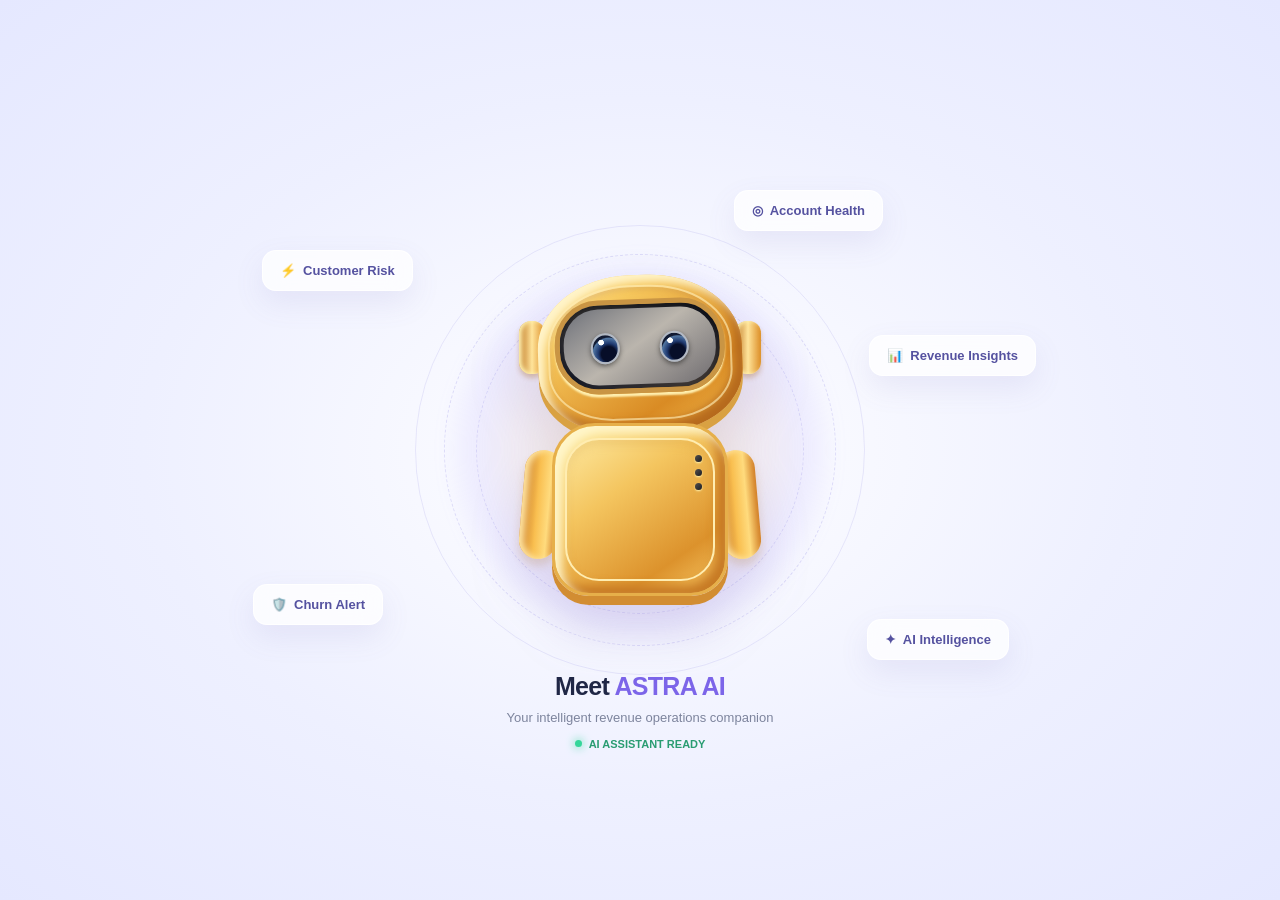
==== templates/ai_agent_3d.html @ 72ef0a53 "Add registration and login functionality with enhanced UI - Implemented registration page with form " ====
<!DOCTYPE html>
<html lang="en">
<head>
<meta charset="UTF-8">
<meta name="viewport" content="width=device-width, initial-scale=1.0">
<title>RevOps Astra — AI Robot</title>

<style>
* {
    box-sizing: border-box;
}

body {
    margin: 0;
    min-height: 100vh;
    display: grid;
    place-items: center;
    overflow: hidden;
    background:
        radial-gradient(ellipse at center, #ffffff 0%, #eef0ff 55%, #e5e8ff 100%);
    font-family: Inter, Arial, sans-serif;
    color: #202746;
}

.scene {
    width: min(900px, 100%);
    height: 650px;
    position: relative;
    display: grid;
    place-items: center;
    isolation: isolate;
}

.ambient {
    position: absolute;
    width: 390px;
    height: 390px;
    border-radius: 50%;
    background: radial-gradient(circle, #f9c66c50, #9d8bff20 60%, transparent 72%);
    filter: blur(8px);
    z-index: -2;
}

.robot-wrap {
    position: relative;
    width: 260px;
    height: 380px;
    animation: float 4s ease-in-out infinite;
    filter: drop-shadow(0 28px 24px #7c65b52c);
    z-index: 2;
}

.robot {
    position: absolute;
    inset: 0;
}

/* Head */
.head {
    position: absolute;
    top: 15px;
    left: 28px;
    width: 204px;
    height: 157px;
    border-radius: 46% 46% 39% 39%;
    background: linear-gradient(145deg, #ffe7a0 0%, #f6c75c 28%, #d98b24 72%, #f4bd51 100%);
    box-shadow:
        inset 7px 7px 8px #fff4c9,
        inset -8px -9px 10px #b66a1d,
        0 9px 0 #d9a142;
    transform: rotate(-2deg);
}

.head::before {
    content: "";
    position: absolute;
    inset: 10px 10px 12px;
    border-radius: 45% 45% 36% 36%;
    border: 2px solid #ffedb7a0;
    box-shadow: inset 0 3px 5px #a9672e35;
}

/* Face screen */
.face {
    position: absolute;
    left: 17px;
    top: 24px;
    width: 170px;
    height: 94px;
    border-radius: 44px;
    background: linear-gradient(155deg, #4e4b4a, #181c2a 50%, #4b4139);
    border: 5px solid #c99544;
    box-shadow:
        inset 0 5px 12px #0009,
        0 3px 2px #fff0b0;
    overflow: hidden;
}

.face::before {
    content: "";
    position: absolute;
    inset: 4px;
    border-radius: 35px;
    background: linear-gradient(145deg, #777b85, #d7d0c4 48%, #77757a);
    opacity: .85;
}

/* Eyes */
.eye {
    position: absolute;
    top: 28px;
    width: 29px;
    height: 31px;
    border-radius: 50%;
    background:
        radial-gradient(circle at 34% 27%, white 0 10%, transparent 12%),
        radial-gradient(circle at 63% 70%, #070e28 0 30%, #203a70 43%, #5277a3 64%, #111a32 69%);
    border: 2px solid #b2b9c4;
    box-shadow: 0 2px 5px #1118;
    z-index: 1;
    animation: blink 5s infinite;
}

.eye.left { left: 31px; }
.eye.right { right: 31px; }

/* Side headphones */
.ear {
    position: absolute;
    top: 61px;
    width: 26px;
    height: 53px;
    border-radius: 12px;
    background: linear-gradient(90deg, #bd711e, #ffe49a, #dc8d26);
    box-shadow: inset 3px 0 4px #fff5b4, 0 4px 5px #a8652b55;
}

.ear.left { left: 9px; }
.ear.right { right: 9px; }

/* Body */
.body {
    position: absolute;
    top: 163px;
    left: 42px;
    width: 176px;
    height: 173px;
    border-radius: 43px 43px 37px 37px;
    background: linear-gradient(145deg, #fff0ad, #f4c55f 38%, #dc922c 76%, #f8ca68);
    border: 3px solid #e6af4a;
    box-shadow:
        inset 7px 7px 10px #fff6ca,
        inset -8px -7px 10px #c77a24,
        0 9px 0 #d28d32;
}

.body-panel {
    position: absolute;
    inset: 12px 10px 12px;
    border-radius: 34px;
    border: 2px solid #ffedb1;
    box-shadow: inset 0 5px 10px #d2913338;
}

.body-light {
    position: absolute;
    top: 29px;
    right: 23px;
    display: grid;
    gap: 7px;
}

.body-light i {
    width: 7px;
    height: 7px;
    border-radius: 50%;
    background: linear-gradient(135deg, #56504b, #181c25);
    box-shadow: 0 1px 2px #fff3b0;
}

/* Arms */
.arm {
    position: absolute;
    top: 190px;
    width: 38px;
    height: 109px;
    border-radius: 22px;
    background: linear-gradient(90deg, #c87520, #f9bf50 40%, #ffdb7d 70%, #d17d25);
    box-shadow: inset 5px 0 6px #ffe6a2, 0 7px 9px #b57a2b33;
}

.arm.left {
    left: 12px;
    transform: rotate(5deg);
}

.arm.right {
    right: 12px;
    transform: rotate(-5deg);
}

/* Floating words */
.word {
    position: absolute;
    padding: 12px 17px;
    border: 1px solid #ffffffd9;
    border-radius: 14px;
    background: #ffffffbd;
    backdrop-filter: blur(12px);
    box-shadow: 0 12px 30px #6d69b21b;
    font-size: 13px;
    font-weight: 700;
    color: #5552a0;
    white-space: nowrap;
    animation: wordFloat 5s ease-in-out infinite;
}

.word span {
    margin-right: 7px;
}

.w1 { top: 125px; left: 8%; animation-delay: -.5s; }
.w2 { top: 210px; right: 6%; animation-delay: -2s; }
.w3 { bottom: 150px; left: 7%; animation-delay: -3s; }
.w4 { bottom: 115px; right: 9%; animation-delay: -1s; }
.w5 { top: 65px; right: 23%; animation-delay: -2.5s; }

.orbit {
    position: absolute;
    width: 450px;
    height: 450px;
    border: 1px solid #aaa7e83d;
    border-radius: 50%;
    z-index: -1;
}

.orbit::before,
.orbit::after {
    content: "";
    position: absolute;
    border: 1px dashed #9c97e84a;
    border-radius: 50%;
    inset: 28px;
}

.orbit::after {
    inset: 60px;
}

.caption {
    position: absolute;
    bottom: 24px;
    text-align: center;
}

.caption h2 {
    margin: 0;
    font-size: 25px;
    letter-spacing: -.7px;
}

.caption h2 span {
    color: #7c65e9;
}

.caption p {
    margin: 9px 0 0;
    color: #7d849d;
    font-size: 13px;
}

.online {
    display: inline-flex;
    align-items: center;
    gap: 7px;
    margin-top: 13px;
    color: #299c72;
    font-size: 11px;
    font-weight: 700;
}

.online i {
    width: 7px;
    height: 7px;
    border-radius: 50%;
    background: #35d69a;
    box-shadow: 0 0 10px #35d69a;
}

@keyframes float {
    0%, 100% { transform: translateY(0) rotate(-1deg); }
    50% { transform: translateY(-16px) rotate(1deg); }
}

@keyframes wordFloat {
    0%, 100% { transform: translateY(0); }
    50% { transform: translateY(-11px); }
}

@keyframes blink {
    0%, 44%, 48%, 100% { transform: scaleY(1); }
    46% { transform: scaleY(.12); }
}

@media (max-width: 600px) {
    .scene { height: 620px; transform: scale(.82); }
    .w1 { left: 1%; }
    .w2 { right: 0; }
    .w3 { left: 0; }
    .w4 { right: 0; }
    .w5 { right: 5%; }
}
</style>
</head>

<body>
<div class="scene">
    <div class="ambient"></div>
    <div class="orbit"></div>

    <div class="word w1"><span>⚡</span>Customer Risk</div>
    <div class="word w2"><span>📊</span>Revenue Insights</div>
    <div class="word w3"><span>🛡️</span>Churn Alert</div>
    <div class="word w4"><span>✦</span>AI Intelligence</div>
    <div class="word w5"><span>◎</span>Account Health</div>

    <div class="robot-wrap">
        <div class="robot">
            <div class="ear left"></div>
            <div class="ear right"></div>

            <div class="head">
                <div class="face">
                    <div class="eye left"></div>
                    <div class="eye right"></div>
                </div>
            </div>

            <div class="arm left"></div>
            <div class="arm right"></div>

            <div class="body">
                <div class="body-panel"></div>
                <div class="body-light">
                    <i></i><i></i><i></i>
                </div>
            </div>
        </div>
    </div>

    <div class="caption">
        <h2>Meet <span>ASTRA AI</span></h2>
        <p>Your intelligent revenue operations companion</p>
        <div class="online"><i></i> AI ASSISTANT READY</div>
    </div>
</div>
</body>
</html>
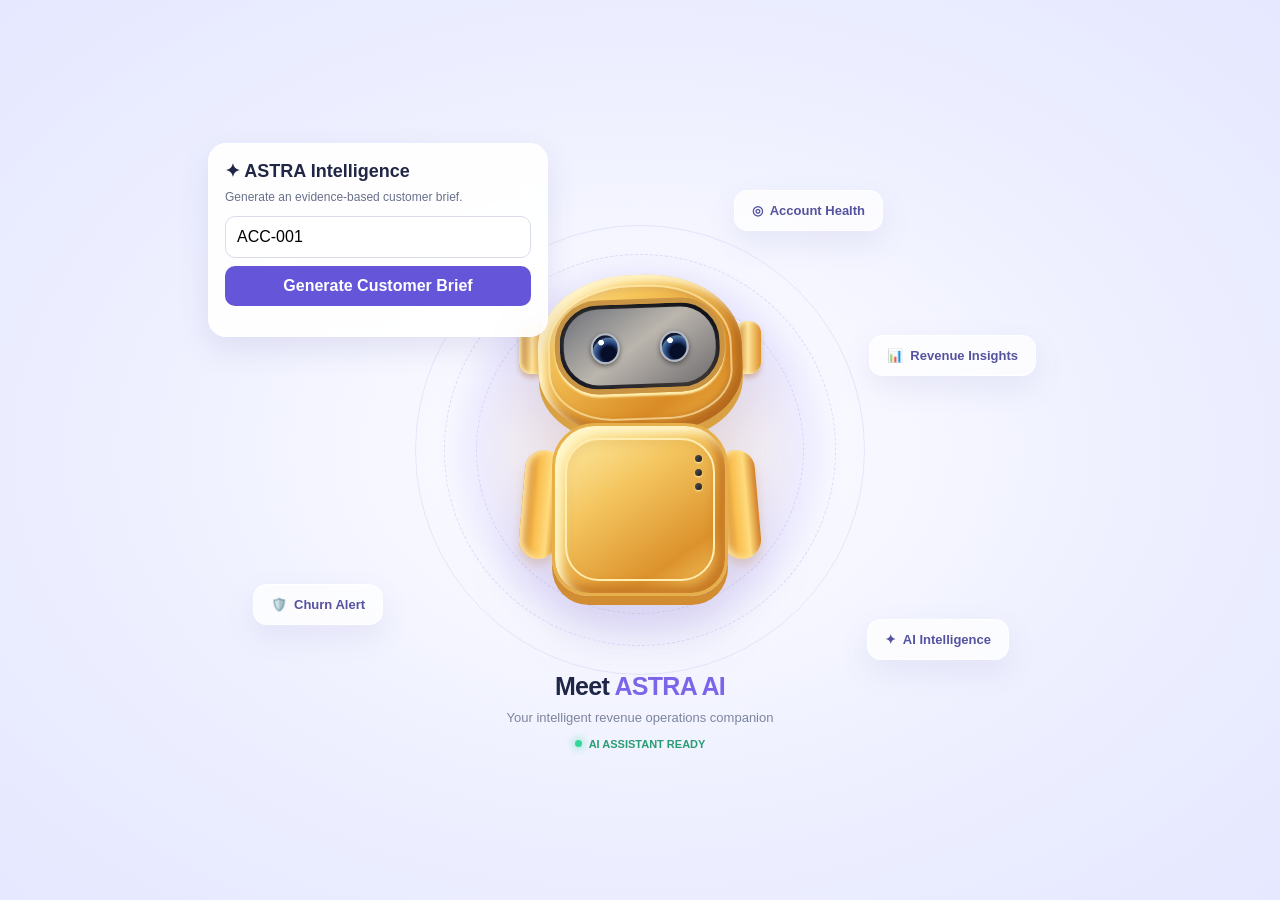
==== commit 4c0527ab: "ai_agent" ====
--- a/templates/ai_agent_3d.html
+++ b/templates/ai_agent_3d.html
@@ -1,359 +1,632 @@
-
 <!DOCTYPE html>
 <html lang="en">
+
 <head>
-<meta charset="UTF-8">
-<meta name="viewport" content="width=device-width, initial-scale=1.0">
-<title>RevOps Astra — AI Robot</title>
-
-<style>
-* {
-    box-sizing: border-box;
-}
-
-body {
-    margin: 0;
-    min-height: 100vh;
-    display: grid;
-    place-items: center;
-    overflow: hidden;
-    background:
-        radial-gradient(ellipse at center, #ffffff 0%, #eef0ff 55%, #e5e8ff 100%);
-    font-family: Inter, Arial, sans-serif;
-    color: #202746;
-}
-
-.scene {
-    width: min(900px, 100%);
-    height: 650px;
-    position: relative;
-    display: grid;
-    place-items: center;
-    isolation: isolate;
-}
-
-.ambient {
-    position: absolute;
-    width: 390px;
-    height: 390px;
-    border-radius: 50%;
-    background: radial-gradient(circle, #f9c66c50, #9d8bff20 60%, transparent 72%);
-    filter: blur(8px);
-    z-index: -2;
-}
-
-.robot-wrap {
-    position: relative;
-    width: 260px;
-    height: 380px;
-    animation: float 4s ease-in-out infinite;
-    filter: drop-shadow(0 28px 24px #7c65b52c);
-    z-index: 2;
-}
-
-.robot {
-    position: absolute;
-    inset: 0;
-}
-
-/* Head */
-.head {
-    position: absolute;
-    top: 15px;
-    left: 28px;
-    width: 204px;
-    height: 157px;
-    border-radius: 46% 46% 39% 39%;
-    background: linear-gradient(145deg, #ffe7a0 0%, #f6c75c 28%, #d98b24 72%, #f4bd51 100%);
-    box-shadow:
-        inset 7px 7px 8px #fff4c9,
-        inset -8px -9px 10px #b66a1d,
-        0 9px 0 #d9a142;
-    transform: rotate(-2deg);
-}
-
-.head::before {
-    content: "";
-    position: absolute;
-    inset: 10px 10px 12px;
-    border-radius: 45% 45% 36% 36%;
-    border: 2px solid #ffedb7a0;
-    box-shadow: inset 0 3px 5px #a9672e35;
-}
-
-/* Face screen */
-.face {
-    position: absolute;
-    left: 17px;
-    top: 24px;
-    width: 170px;
-    height: 94px;
-    border-radius: 44px;
-    background: linear-gradient(155deg, #4e4b4a, #181c2a 50%, #4b4139);
-    border: 5px solid #c99544;
-    box-shadow:
-        inset 0 5px 12px #0009,
-        0 3px 2px #fff0b0;
-    overflow: hidden;
-}
-
-.face::before {
-    content: "";
-    position: absolute;
-    inset: 4px;
-    border-radius: 35px;
-    background: linear-gradient(145deg, #777b85, #d7d0c4 48%, #77757a);
-    opacity: .85;
-}
-
-/* Eyes */
-.eye {
-    position: absolute;
-    top: 28px;
-    width: 29px;
-    height: 31px;
-    border-radius: 50%;
-    background:
-        radial-gradient(circle at 34% 27%, white 0 10%, transparent 12%),
-        radial-gradient(circle at 63% 70%, #070e28 0 30%, #203a70 43%, #5277a3 64%, #111a32 69%);
-    border: 2px solid #b2b9c4;
-    box-shadow: 0 2px 5px #1118;
-    z-index: 1;
-    animation: blink 5s infinite;
-}
-
-.eye.left { left: 31px; }
-.eye.right { right: 31px; }
-
-/* Side headphones */
-.ear {
-    position: absolute;
-    top: 61px;
-    width: 26px;
-    height: 53px;
-    border-radius: 12px;
-    background: linear-gradient(90deg, #bd711e, #ffe49a, #dc8d26);
-    box-shadow: inset 3px 0 4px #fff5b4, 0 4px 5px #a8652b55;
-}
-
-.ear.left { left: 9px; }
-.ear.right { right: 9px; }
-
-/* Body */
-.body {
-    position: absolute;
-    top: 163px;
-    left: 42px;
-    width: 176px;
-    height: 173px;
-    border-radius: 43px 43px 37px 37px;
-    background: linear-gradient(145deg, #fff0ad, #f4c55f 38%, #dc922c 76%, #f8ca68);
-    border: 3px solid #e6af4a;
-    box-shadow:
-        inset 7px 7px 10px #fff6ca,
-        inset -8px -7px 10px #c77a24,
-        0 9px 0 #d28d32;
-}
-
-.body-panel {
-    position: absolute;
-    inset: 12px 10px 12px;
-    border-radius: 34px;
-    border: 2px solid #ffedb1;
-    box-shadow: inset 0 5px 10px #d2913338;
-}
-
-.body-light {
-    position: absolute;
-    top: 29px;
-    right: 23px;
-    display: grid;
-    gap: 7px;
-}
-
-.body-light i {
-    width: 7px;
-    height: 7px;
-    border-radius: 50%;
-    background: linear-gradient(135deg, #56504b, #181c25);
-    box-shadow: 0 1px 2px #fff3b0;
-}
-
-/* Arms */
-.arm {
-    position: absolute;
-    top: 190px;
-    width: 38px;
-    height: 109px;
-    border-radius: 22px;
-    background: linear-gradient(90deg, #c87520, #f9bf50 40%, #ffdb7d 70%, #d17d25);
-    box-shadow: inset 5px 0 6px #ffe6a2, 0 7px 9px #b57a2b33;
-}
-
-.arm.left {
-    left: 12px;
-    transform: rotate(5deg);
-}
-
-.arm.right {
-    right: 12px;
-    transform: rotate(-5deg);
-}
-
-/* Floating words */
-.word {
-    position: absolute;
-    padding: 12px 17px;
-    border: 1px solid #ffffffd9;
-    border-radius: 14px;
-    background: #ffffffbd;
-    backdrop-filter: blur(12px);
-    box-shadow: 0 12px 30px #6d69b21b;
-    font-size: 13px;
-    font-weight: 700;
-    color: #5552a0;
-    white-space: nowrap;
-    animation: wordFloat 5s ease-in-out infinite;
-}
-
-.word span {
-    margin-right: 7px;
-}
-
-.w1 { top: 125px; left: 8%; animation-delay: -.5s; }
-.w2 { top: 210px; right: 6%; animation-delay: -2s; }
-.w3 { bottom: 150px; left: 7%; animation-delay: -3s; }
-.w4 { bottom: 115px; right: 9%; animation-delay: -1s; }
-.w5 { top: 65px; right: 23%; animation-delay: -2.5s; }
-
-.orbit {
-    position: absolute;
-    width: 450px;
-    height: 450px;
-    border: 1px solid #aaa7e83d;
-    border-radius: 50%;
-    z-index: -1;
-}
-
-.orbit::before,
-.orbit::after {
-    content: "";
-    position: absolute;
-    border: 1px dashed #9c97e84a;
-    border-radius: 50%;
-    inset: 28px;
-}
-
-.orbit::after {
-    inset: 60px;
-}
-
-.caption {
-    position: absolute;
-    bottom: 24px;
-    text-align: center;
-}
-
-.caption h2 {
-    margin: 0;
-    font-size: 25px;
-    letter-spacing: -.7px;
-}
-
-.caption h2 span {
-    color: #7c65e9;
-}
-
-.caption p {
-    margin: 9px 0 0;
-    color: #7d849d;
-    font-size: 13px;
-}
-
-.online {
-    display: inline-flex;
-    align-items: center;
-    gap: 7px;
-    margin-top: 13px;
-    color: #299c72;
-    font-size: 11px;
-    font-weight: 700;
-}
-
-.online i {
-    width: 7px;
-    height: 7px;
-    border-radius: 50%;
-    background: #35d69a;
-    box-shadow: 0 0 10px #35d69a;
-}
-
-@keyframes float {
-    0%, 100% { transform: translateY(0) rotate(-1deg); }
-    50% { transform: translateY(-16px) rotate(1deg); }
-}
-
-@keyframes wordFloat {
-    0%, 100% { transform: translateY(0); }
-    50% { transform: translateY(-11px); }
-}
-
-@keyframes blink {
-    0%, 44%, 48%, 100% { transform: scaleY(1); }
-    46% { transform: scaleY(.12); }
-}
-
-@media (max-width: 600px) {
-    .scene { height: 620px; transform: scale(.82); }
-    .w1 { left: 1%; }
-    .w2 { right: 0; }
-    .w3 { left: 0; }
-    .w4 { right: 0; }
-    .w5 { right: 5%; }
-}
-</style>
+    <meta charset="UTF-8">
+    <meta name="viewport" content="width=device-width, initial-scale=1.0">
+    <title>RevOps Astra — AI Robot</title>
+
+    <style>
+        * {
+            box-sizing: border-box;
+        }
+
+        body {
+            margin: 0;
+            min-height: 100vh;
+            display: grid;
+            place-items: center;
+            overflow: hidden;
+            background:
+                radial-gradient(ellipse at center, #ffffff 0%, #eef0ff 55%, #e5e8ff 100%);
+            font-family: Inter, Arial, sans-serif;
+            color: #202746;
+        }
+
+        .scene {
+            width: min(900px, 100%);
+            height: 650px;
+            position: relative;
+            display: grid;
+            place-items: center;
+            isolation: isolate;
+        }
+
+        .ambient {
+            position: absolute;
+            width: 390px;
+            height: 390px;
+            border-radius: 50%;
+            background: radial-gradient(circle, #f9c66c50, #9d8bff20 60%, transparent 72%);
+            filter: blur(8px);
+            z-index: -2;
+        }
+
+        .robot-wrap {
+            position: relative;
+            width: 260px;
+            height: 380px;
+            animation: float 4s ease-in-out infinite;
+            filter: drop-shadow(0 28px 24px #7c65b52c);
+            z-index: 2;
+        }
+
+        .robot {
+            position: absolute;
+            inset: 0;
+        }
+
+        /* Head */
+        .head {
+            position: absolute;
+            top: 15px;
+            left: 28px;
+            width: 204px;
+            height: 157px;
+            border-radius: 46% 46% 39% 39%;
+            background: linear-gradient(145deg, #ffe7a0 0%, #f6c75c 28%, #d98b24 72%, #f4bd51 100%);
+            box-shadow:
+                inset 7px 7px 8px #fff4c9,
+                inset -8px -9px 10px #b66a1d,
+                0 9px 0 #d9a142;
+            transform: rotate(-2deg);
+        }
+
+        .head::before {
+            content: "";
+            position: absolute;
+            inset: 10px 10px 12px;
+            border-radius: 45% 45% 36% 36%;
+            border: 2px solid #ffedb7a0;
+            box-shadow: inset 0 3px 5px #a9672e35;
+        }
+
+        /* Face screen */
+        .face {
+            position: absolute;
+            left: 17px;
+            top: 24px;
+            width: 170px;
+            height: 94px;
+            border-radius: 44px;
+            background: linear-gradient(155deg, #4e4b4a, #181c2a 50%, #4b4139);
+            border: 5px solid #c99544;
+            box-shadow:
+                inset 0 5px 12px #0009,
+                0 3px 2px #fff0b0;
+            overflow: hidden;
+        }
+
+        .face::before {
+            content: "";
+            position: absolute;
+            inset: 4px;
+            border-radius: 35px;
+            background: linear-gradient(145deg, #777b85, #d7d0c4 48%, #77757a);
+            opacity: .85;
+        }
+
+        /* Eyes */
+        .eye {
+            position: absolute;
+            top: 28px;
+            width: 29px;
+            height: 31px;
+            border-radius: 50%;
+            background:
+                radial-gradient(circle at 34% 27%, white 0 10%, transparent 12%),
+                radial-gradient(circle at 63% 70%, #070e28 0 30%, #203a70 43%, #5277a3 64%, #111a32 69%);
+            border: 2px solid #b2b9c4;
+            box-shadow: 0 2px 5px #1118;
+            z-index: 1;
+            animation: blink 5s infinite;
+        }
+
+        .eye.left {
+            left: 31px;
+        }
+
+        .eye.right {
+            right: 31px;
+        }
+
+        /* Side headphones */
+        .ear {
+            position: absolute;
+            top: 61px;
+            width: 26px;
+            height: 53px;
+            border-radius: 12px;
+            background: linear-gradient(90deg, #bd711e, #ffe49a, #dc8d26);
+            box-shadow: inset 3px 0 4px #fff5b4, 0 4px 5px #a8652b55;
+        }
+
+        .ear.left {
+            left: 9px;
+        }
+
+        .ear.right {
+            right: 9px;
+        }
+
+        /* Body */
+        .body {
+            position: absolute;
+            top: 163px;
+            left: 42px;
+            width: 176px;
+            height: 173px;
+            border-radius: 43px 43px 37px 37px;
+            background: linear-gradient(145deg, #fff0ad, #f4c55f 38%, #dc922c 76%, #f8ca68);
+            border: 3px solid #e6af4a;
+            box-shadow:
+                inset 7px 7px 10px #fff6ca,
+                inset -8px -7px 10px #c77a24,
+                0 9px 0 #d28d32;
+        }
+
+        .body-panel {
+            position: absolute;
+            inset: 12px 10px 12px;
+            border-radius: 34px;
+            border: 2px solid #ffedb1;
+            box-shadow: inset 0 5px 10px #d2913338;
+        }
+
+        .body-light {
+            position: absolute;
+            top: 29px;
+            right: 23px;
+            display: grid;
+            gap: 7px;
+        }
+
+        .body-light i {
+            width: 7px;
+            height: 7px;
+            border-radius: 50%;
+            background: linear-gradient(135deg, #56504b, #181c25);
+            box-shadow: 0 1px 2px #fff3b0;
+        }
+
+        /* Arms */
+        .arm {
+            position: absolute;
+            top: 190px;
+            width: 38px;
+            height: 109px;
+            border-radius: 22px;
+            background: linear-gradient(90deg, #c87520, #f9bf50 40%, #ffdb7d 70%, #d17d25);
+            box-shadow: inset 5px 0 6px #ffe6a2, 0 7px 9px #b57a2b33;
+        }
+
+        .arm.left {
+            left: 12px;
+            transform: rotate(5deg);
+        }
+
+        .arm.right {
+            right: 12px;
+            transform: rotate(-5deg);
+        }
+
+        /* Floating words */
+        .word {
+            position: absolute;
+            padding: 12px 17px;
+            border: 1px solid #ffffffd9;
+            border-radius: 14px;
+            background: #ffffffbd;
+            backdrop-filter: blur(12px);
+            box-shadow: 0 12px 30px #6d69b21b;
+            font-size: 13px;
+            font-weight: 700;
+            color: #5552a0;
+            white-space: nowrap;
+            animation: wordFloat 5s ease-in-out infinite;
+        }
+
+        .word span {
+            margin-right: 7px;
+        }
+
+        .w1 {
+            top: 125px;
+            left: 8%;
+            animation-delay: -.5s;
+        }
+
+        .w2 {
+            top: 210px;
+            right: 6%;
+            animation-delay: -2s;
+        }
+
+        .w3 {
+            bottom: 150px;
+            left: 7%;
+            animation-delay: -3s;
+        }
+
+        .w4 {
+            bottom: 115px;
+            right: 9%;
+            animation-delay: -1s;
+        }
+
+        .w5 {
+            top: 65px;
+            right: 23%;
+            animation-delay: -2.5s;
+        }
+
+        .orbit {
+            position: absolute;
+            width: 450px;
+            height: 450px;
+            border: 1px solid #aaa7e83d;
+            border-radius: 50%;
+            z-index: -1;
+        }
+
+        .orbit::before,
+        .orbit::after {
+            content: "";
+            position: absolute;
+            border: 1px dashed #9c97e84a;
+            border-radius: 50%;
+            inset: 28px;
+        }
+
+        .orbit::after {
+            inset: 60px;
+        }
+
+        .caption {
+            position: absolute;
+            bottom: 24px;
+            text-align: center;
+        }
+
+        .caption h2 {
+            margin: 0;
+            font-size: 25px;
+            letter-spacing: -.7px;
+        }
+
+        .caption h2 span {
+            color: #7c65e9;
+        }
+
+        .caption p {
+            margin: 9px 0 0;
+            color: #7d849d;
+            font-size: 13px;
+        }
+
+        .online {
+            display: inline-flex;
+            align-items: center;
+            gap: 7px;
+            margin-top: 13px;
+            color: #299c72;
+            font-size: 11px;
+            font-weight: 700;
+        }
+
+        .online i {
+            width: 7px;
+            height: 7px;
+            border-radius: 50%;
+            background: #35d69a;
+            box-shadow: 0 0 10px #35d69a;
+        }
+
+        @keyframes float {
+
+            0%,
+            100% {
+                transform: translateY(0) rotate(-1deg);
+            }
+
+            50% {
+                transform: translateY(-16px) rotate(1deg);
+            }
+        }
+
+        @keyframes wordFloat {
+
+            0%,
+            100% {
+                transform: translateY(0);
+            }
+
+            50% {
+                transform: translateY(-11px);
+            }
+        }
+
+        @keyframes blink {
+
+            0%,
+            44%,
+            48%,
+            100% {
+                transform: scaleY(1);
+            }
+
+            46% {
+                transform: scaleY(.12);
+            }
+        }
+
+        @media (max-width: 600px) {
+            .scene {
+                height: 620px;
+                transform: scale(.82);
+            }
+
+            .w1 {
+                left: 1%;
+            }
+
+            .w2 {
+                right: 0;
+            }
+
+            .w3 {
+                left: 0;
+            }
+
+            .w4 {
+                right: 0;
+            }
+
+            .w5 {
+                right: 5%;
+            }
+        }
+
+        /* ASTRA AI brief interface */
+        .agent-panel {
+            position: absolute;
+            top: 18px;
+            left: 18px;
+            z-index: 5;
+            width: min(340px, 43%);
+            max-height: calc(100% - 36px);
+            overflow-y: auto;
+            padding: 16px;
+            border: 1px solid #ffffff;
+            border-radius: 18px;
+            background: rgba(255, 255, 255, 0.92);
+            box-shadow: 0 12px 30px #5552a020;
+            backdrop-filter: blur(12px);
+        }
+
+        .agent-panel h3 {
+            margin: 0 0 8px;
+            font-size: 18px;
+        }
+
+        .agent-panel p {
+            margin: 0 0 12px;
+            color: #68708a;
+            font-size: 12px;
+        }
+
+        .agent-panel input,
+        .agent-panel button {
+            width: 100%;
+            padding: 11px;
+            border-radius: 10px;
+            font: inherit;
+        }
+
+        .agent-panel input {
+            margin-bottom: 8px;
+            border: 1px solid #d9dced;
+        }
+
+        .agent-panel button {
+            border: 0;
+            background: #6555d9;
+            color: white;
+            font-weight: 700;
+            cursor: pointer;
+        }
+
+        .agent-panel button:disabled {
+            opacity: .6;
+            cursor: wait;
+        }
+
+        .agent-result {
+            margin-top: 14px;
+            font-size: 13px;
+            line-height: 1.5;
+            overflow-wrap: anywhere;
+        }
+
+        .agent-result h4 {
+            margin: 12px 0 4px;
+            color: #33316f;
+        }
+
+        .agent-result pre {
+            white-space: pre-wrap;
+            overflow-wrap: anywhere;
+            font: inherit;
+        }
+
+        @media (max-width: 650px) {
+            .agent-panel {
+                top: 12px;
+                left: 12px;
+                width: calc(100% - 24px);
+                max-height: 42%;
+            }
+        }
+    </style>
 </head>
 
 <body>
-<div class="scene">
-    <div class="ambient"></div>
-    <div class="orbit"></div>
-
-    <div class="word w1"><span>⚡</span>Customer Risk</div>
-    <div class="word w2"><span>📊</span>Revenue Insights</div>
-    <div class="word w3"><span>🛡️</span>Churn Alert</div>
-    <div class="word w4"><span>✦</span>AI Intelligence</div>
-    <div class="word w5"><span>◎</span>Account Health</div>
-
-    <div class="robot-wrap">
-        <div class="robot">
-            <div class="ear left"></div>
-            <div class="ear right"></div>
-
-            <div class="head">
-                <div class="face">
-                    <div class="eye left"></div>
-                    <div class="eye right"></div>
+    <div class="scene">
+
+        <section class="agent-panel">
+            <h3>✦ ASTRA Intelligence</h3>
+            <p>Generate an evidence-based customer brief.</p>
+
+            <form id="briefForm">
+                <input id="accountId" name="account_id" type="text" value="ACC-001" maxlength="64"
+                    placeholder="Enter account ID" required>
+                <button id="generateBrief" type="submit">
+                    Generate Customer Brief
+                </button>
+            </form>
+
+            <div id="briefStatus" role="status" aria-live="polite"></div>
+            <div id="briefResult" class="agent-result"></div>
+        </section>
+
+        <div class="ambient"></div>
+        <div class="orbit"></div>
+
+        <div class="word w1"><span>⚡</span>Customer Risk</div>
+        <div class="word w2"><span>📊</span>Revenue Insights</div>
+        <div class="word w3"><span>🛡️</span>Churn Alert</div>
+        <div class="word w4"><span>✦</span>AI Intelligence</div>
+        <div class="word w5"><span>◎</span>Account Health</div>
+
+        <div class="robot-wrap">
+            <div class="robot">
+                <div class="ear left"></div>
+                <div class="ear right"></div>
+
+                <div class="head">
+                    <div class="face">
+                        <div class="eye left"></div>
+                        <div class="eye right"></div>
+                    </div>
                 </div>
-            </div>
-
-            <div class="arm left"></div>
-            <div class="arm right"></div>
-
-            <div class="body">
-                <div class="body-panel"></div>
-                <div class="body-light">
-                    <i></i><i></i><i></i>
+
+                <div class="arm left"></div>
+                <div class="arm right"></div>
+
+                <div class="body">
+                    <div class="body-panel"></div>
+                    <div class="body-light">
+                        <i></i><i></i><i></i>
+                    </div>
                 </div>
             </div>
         </div>
+
+        <div class="caption">
+            <h2>Meet <span>ASTRA AI</span></h2>
+            <p>Your intelligent revenue operations companion</p>
+            <div class="online"><i></i> AI ASSISTANT READY</div>
+        </div>
     </div>
 
-    <div class="caption">
-        <h2>Meet <span>ASTRA AI</span></h2>
-        <p>Your intelligent revenue operations companion</p>
-        <div class="online"><i></i> AI ASSISTANT READY</div>
-    </div>
-</div>
+<script>
+(() => {
+    const form = document.getElementById("briefForm");
+    const accountInput = document.getElementById("accountId");
+    const button = document.getElementById("generateBrief");
+    const status = document.getElementById("briefStatus");
+    const result = document.getElementById("briefResult");
+
+    if (!form || !accountInput || !button || !status || !result) return;
+
+    function addText(parent, tag, text) {
+        const element = document.createElement(tag);
+        element.textContent = text == null ? "" : String(text);
+        parent.appendChild(element);
+        return element;
+    }
+
+    function renderBrief(brief) {
+        result.replaceChildren();
+
+        const customer = brief.customer || {};
+        const draft = brief.draft || {};
+
+        addText(result, "h4", customer.company_name || brief.account_id);
+        addText(
+            result,
+            "p",
+            `Risk: ${customer.risk_level || "Unknown"} · Index: ${customer.risk_index ?? "N/A"}`
+        );
+
+        addText(result, "h4", "Issue Summary");
+        addText(result, "p", draft.issue_summary || "No summary returned.");
+
+        addText(result, "h4", "Recommended Next Action");
+        addText(result, "p", draft.recommended_next_action || "No action returned.");
+
+        addText(result, "h4", "Evidence Used");
+        const evidence = Array.isArray(draft.evidence_used)
+            ? draft.evidence_used
+            : [];
+
+        addText(
+            result,
+            "p",
+            evidence.length ? evidence.join(", ") : "No source IDs returned."
+        );
+
+        addText(result, "h4", "Email Draft");
+        addText(result, "p", `Subject: ${draft.email_subject || ""}`);
+        const email = addText(result, "pre", draft.email_body || "");
+        email.style.margin = "0";
+
+        addText(
+            result,
+            "p",
+            "Draft only — no email sent and no CRM changes made."
+        );
+    }
+
+    form.addEventListener("submit", async (event) => {
+        event.preventDefault();
+
+        const accountId = accountInput.value.trim();
+        if (!accountId) return;
+
+        button.disabled = true;
+        status.textContent = "Generating brief… this may take a few minutes.";
+        result.replaceChildren();
+
+        try {
+            const response = await fetch("/api/ai-agent/brief", {
+                method: "POST",
+                headers: {
+                    "Content-Type": "application/json",
+                    "Accept": "application/json"
+                },
+                credentials: "same-origin",
+                body: JSON.stringify({ account_id: accountId })
+            });
+
+            const data = await response.json().catch(() => ({}));
+
+            if (!response.ok || !data.success) {
+                throw new Error(data.error || `Request failed (${response.status}).`);
+            }
+
+            renderBrief(data.brief || {});
+            status.textContent = "Brief generated successfully.";
+        } catch (error) {
+            status.textContent = error.message || "Could not generate the brief.";
+        } finally {
+            button.disabled = false;
+        }
+    });
+})();
+</script>
+
+
 </body>
-</html>
+
+</html>
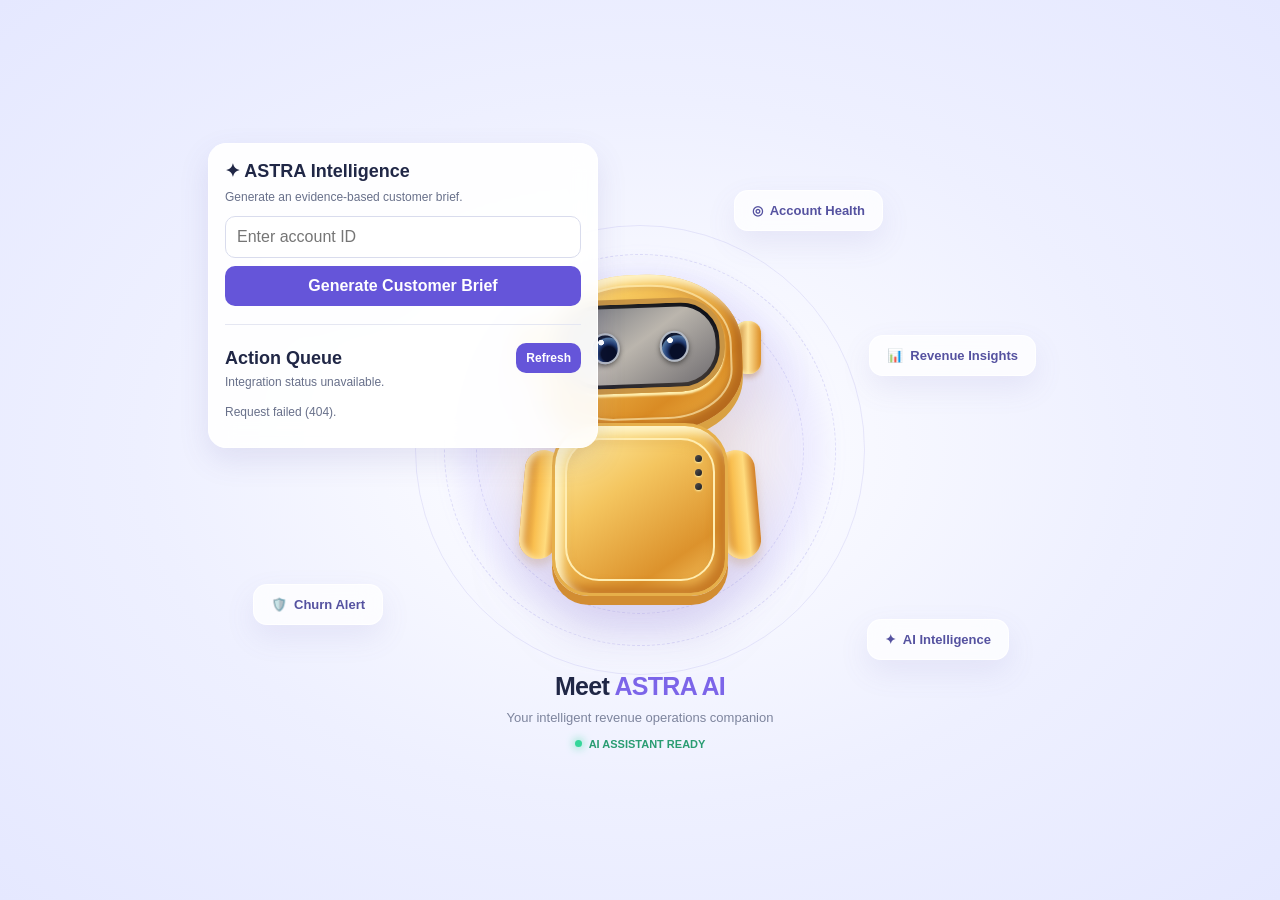
==== commit d09f96c5: "Implement approval action workflow with MySQL storage and API endpoints - Added new tables for appro" ====
--- a/templates/ai_agent_3d.html
+++ b/templates/ai_agent_3d.html
@@ -4,6 +4,7 @@
 <head>
     <meta charset="UTF-8">
     <meta name="viewport" content="width=device-width, initial-scale=1.0">
+    <meta name="csrf-token" content="{{ csrf_token }}">
     <title>RevOps Astra — AI Robot</title>
 
     <style>
@@ -393,7 +394,7 @@
             top: 18px;
             left: 18px;
             z-index: 5;
-            width: min(340px, 43%);
+            width: min(390px, 46%);
             max-height: calc(100% - 36px);
             overflow-y: auto;
             padding: 16px;
@@ -459,12 +460,159 @@
             font: inherit;
         }
 
+        .queue-divider {
+            border: 0;
+            border-top: 1px solid #e5e7f2;
+            margin: 18px 0;
+        }
+
+        .queue-heading {
+            display: flex;
+            align-items: center;
+            justify-content: space-between;
+            gap: 10px;
+        }
+
+        .queue-heading h3 {
+            margin: 0;
+        }
+
+        .queue-heading button,
+        .action-controls button,
+        .proposal-button {
+            width: auto;
+            padding: 8px 10px;
+            font-size: 12px;
+        }
+
+        .integration-note,
+        .queue-message,
+        .empty-queue {
+            margin: 10px 0;
+            color: #68708a;
+            font-size: 12px;
+            line-height: 1.5;
+        }
+
+        .queue-list {
+            display: grid;
+            gap: 10px;
+        }
+
+        .action-card {
+            padding: 12px;
+            border: 1px solid #e5e7f2;
+            border-radius: 12px;
+            background: #ffffffd9;
+            overflow-wrap: anywhere;
+        }
+
+        .action-card h4 {
+            margin: 0 0 6px;
+            color: #33316f;
+            font-size: 13px;
+        }
+
+        .action-card p,
+        .action-card pre {
+            margin: 5px 0;
+            color: #68708a;
+            font-size: 12px;
+            line-height: 1.45;
+            white-space: pre-wrap;
+            font-family: inherit;
+        }
+
+        .action-status {
+            display: inline-block;
+            margin: 3px 0 8px;
+            padding: 4px 8px;
+            border-radius: 999px;
+            background: #efefff;
+            color: #4f46a5;
+            font-size: 10px;
+            font-weight: 800;
+        }
+
+        .action-status[data-status="REJECTED"],
+        .action-status[data-status="FAILED"] {
+            color: #a33d4b;
+            background: #fff0f1;
+        }
+
+        .action-status[data-status="COMPLETED"] {
+            color: #207752;
+            background: #e9f8ef;
+        }
+
+        .action-controls {
+            display: flex;
+            flex-wrap: wrap;
+            gap: 7px;
+            margin-top: 10px;
+        }
+
+        .action-controls .reject-button {
+            background: #9b4252;
+        }
+
+        .rejection-reason {
+            width: 100%;
+            min-height: 68px;
+            margin-top: 8px;
+            padding: 8px;
+            border: 1px solid #d9dced;
+            border-radius: 8px;
+            resize: vertical;
+            font: inherit;
+            font-size: 12px;
+        }
+
+        .proposal-button {
+            margin-top: 10px;
+        }
+
         @media (max-width: 650px) {
+            body {
+                overflow: auto;
+            }
+
+            .scene {
+                width: 100%;
+                min-height: 100vh;
+                height: auto;
+                display: block;
+                transform: none;
+                padding: 12px;
+            }
+
             .agent-panel {
-                top: 12px;
-                left: 12px;
+                position: relative;
+                top: auto;
+                left: auto;
+                width: 100%;
+                max-height: min(78vh, 720px);
+                margin: 0 auto 300px;
+            }
+
+            .robot-wrap {
+                position: absolute;
+                top: 410px;
+                left: 50%;
+                transform: translateX(-50%);
+            }
+
+            .caption {
+                position: absolute;
+                top: 770px;
+                bottom: auto;
                 width: calc(100% - 24px);
-                max-height: 42%;
+            }
+
+            .word,
+            .ambient,
+            .orbit {
+                display: none;
             }
         }
     </style>
@@ -478,7 +626,7 @@
             <p>Generate an evidence-based customer brief.</p>
 
             <form id="briefForm">
-                <input id="accountId" name="account_id" type="text" value="ACC-001" maxlength="64"
+                <input id="accountId" name="account_id" type="text" maxlength="64"
                     placeholder="Enter account ID" required>
                 <button id="generateBrief" type="submit">
                     Generate Customer Brief
@@ -487,6 +635,21 @@
 
             <div id="briefStatus" role="status" aria-live="polite"></div>
             <div id="briefResult" class="agent-result"></div>
+            <button id="queueProposal" class="proposal-button" type="button" hidden>
+                Submit email draft for approval
+            </button>
+            <div id="proposalStatus" class="queue-message" role="status" aria-live="polite"></div>
+
+            <hr class="queue-divider">
+            <div class="queue-heading">
+                <h3>Action Queue</h3>
+                <button id="refreshQueue" type="button">Refresh</button>
+            </div>
+            <p id="integrationStatus" class="integration-note">
+                Integration status: checking configuration…
+            </p>
+            <div id="queueStatus" class="queue-message" role="status" aria-live="polite"></div>
+            <div id="actionQueue" class="queue-list" aria-live="polite"></div>
         </section>
 
         <div class="ambient"></div>
@@ -536,8 +699,17 @@
     const button = document.getElementById("generateBrief");
     const status = document.getElementById("briefStatus");
     const result = document.getElementById("briefResult");
-
-    if (!form || !accountInput || !button || !status || !result) return;
+    const queue = document.getElementById("actionQueue");
+    const queueStatus = document.getElementById("queueStatus");
+    const integrationStatus = document.getElementById("integrationStatus");
+    const refreshQueue = document.getElementById("refreshQueue");
+    const queueProposal = document.getElementById("queueProposal");
+    const proposalStatus = document.getElementById("proposalStatus");
+    const csrfToken = document.querySelector('meta[name="csrf-token"]')?.content || "";
+    let currentDraft = null;
+    let integrationConfigured = false;
+
+    if (!form || !accountInput || !button || !status || !result || !queue) return;
 
     function addText(parent, tag, text) {
         const element = document.createElement(tag);
@@ -586,7 +758,221 @@
             "p",
             "Draft only — no email sent and no CRM changes made."
         );
+        currentDraft = {
+            accountId: accountInput.value.trim(),
+            action: draft.recommended_next_action || "",
+            explanation: draft.issue_summary || "",
+            subject: draft.email_subject || "",
+            body: draft.email_body || "",
+            evidence: Array.isArray(draft.evidence_used) ? draft.evidence_used : []
+        };
+        queueProposal.hidden = !(
+            currentDraft.action && currentDraft.explanation &&
+            currentDraft.subject && currentDraft.body
+        );
     }
+
+    function addParagraph(parent, text) {
+        const paragraph = document.createElement("p");
+        paragraph.textContent = text || "";
+        parent.appendChild(paragraph);
+        return paragraph;
+    }
+
+    function statusLabel(status) {
+        if (status === "APPROVED") return "Approved — awaiting integration/execution";
+        return ({
+            PENDING: "Pending",
+            REJECTED: "Rejected",
+            EXECUTING: "Executing",
+            COMPLETED: "Completed",
+            FAILED: "Failed",
+            ON_HOLD: "On Hold"
+        })[status] || status;
+    }
+
+    function renderAction(action) {
+        const card = document.createElement("article");
+        card.className = "action-card";
+
+        addText(card, "h4", `Action ${action.action_id}`);
+        addParagraph(card, `Account: ${action.account_id} · ${action.customer_name || "Unknown customer"}`);
+        addParagraph(card, `Risk: ${action.risk_level || "Unknown"}`);
+
+        const statusBadge = addText(card, "span", statusLabel(action.status));
+        statusBadge.className = "action-status";
+        statusBadge.dataset.status = action.status;
+
+        const payload = action.proposed_payload || {};
+        addText(card, "h4", "Proposed action");
+        addParagraph(card, payload.proposed_action || "No action details.");
+        addText(card, "h4", "Explanation");
+        addParagraph(card, payload.explanation || "No explanation provided.");
+
+        const evidence = Array.isArray(action.evidence_refs) ? action.evidence_refs : [];
+        addText(card, "h4", "Supporting evidence");
+        addParagraph(card, evidence.length ? evidence.join(", ") : "No evidence references.");
+
+        if (payload.email) {
+            addText(card, "h4", "Proposed email");
+            addParagraph(card, `Subject: ${payload.email.subject || ""}`);
+            const emailBody = document.createElement("pre");
+            emailBody.textContent = payload.email.body || "";
+            card.appendChild(emailBody);
+        }
+        if (payload.crm_field_changes) {
+            addText(card, "h4", "Proposed CRM field changes");
+            addParagraph(card, JSON.stringify(payload.crm_field_changes));
+        } else {
+            addText(card, "h4", "Proposed CRM field changes");
+            addParagraph(card, "None proposed.");
+        }
+        if (action.decision_reason) {
+            addText(card, "h4", "Decision reason");
+            addParagraph(card, action.decision_reason);
+        }
+        if (action.execution_result) {
+            addText(card, "h4", "Execution result");
+            addParagraph(card, JSON.stringify(action.execution_result));
+        }
+
+        if (action.status === "PENDING") {
+            const controls = document.createElement("div");
+            controls.className = "action-controls";
+            const approve = addText(controls, "button", "Approve");
+            approve.type = "button";
+            approve.addEventListener("click", () => decide(action.action_id, "approve"));
+
+            const reject = addText(controls, "button", "Reject");
+            reject.type = "button";
+            reject.className = "reject-button";
+            const reason = document.createElement("textarea");
+            reason.className = "rejection-reason";
+            reason.maxLength = 2000;
+            reason.required = true;
+            reason.placeholder = "Required reason for rejection";
+            controls.append(approve, reject, reason);
+            reject.addEventListener("click", () => {
+                if (!reason.value.trim()) {
+                    reason.setCustomValidity("A rejection reason is required.");
+                    reason.reportValidity();
+                    return;
+                }
+                reason.setCustomValidity("");
+                decide(action.action_id, "reject", reason.value.trim());
+            });
+            card.appendChild(controls);
+        } else if (action.status === "APPROVED" && integrationConfigured) {
+            const execute = addText(card, "button", "Execute approved action");
+            execute.type = "button";
+            execute.addEventListener("click", () => executeAction(action));
+        }
+        return card;
+    }
+
+    async function apiRequest(url, method = "GET", body) {
+        const options = {
+            method,
+            credentials: "same-origin",
+            headers: { "Accept": "application/json" }
+        };
+        if (body !== undefined) {
+            options.headers["Content-Type"] = "application/json";
+            options.headers["X-CSRFToken"] = csrfToken;
+            options.body = JSON.stringify(body);
+        }
+        const response = await fetch(url, options);
+        const data = await response.json().catch(() => ({}));
+        if (!response.ok) {
+            throw new Error(data.error || `Request failed (${response.status}).`);
+        }
+        return data;
+    }
+
+    async function loadQueue() {
+        queueStatus.textContent = "Loading actions…";
+        try {
+            const data = await apiRequest("/api/actions");
+            integrationConfigured = data.integration_configured === true;
+            integrationStatus.textContent = integrationConfigured
+                ? "Integration configured. Approval remains separate; execution requires explicit action."
+                : "Integration not configured — approvals will wait; no email or CRM updates can run.";
+            queue.replaceChildren();
+            if (!data.actions.length) {
+                addText(queue, "p", "No saved proposals yet. Generate a brief and submit its draft for approval.");
+                queue.lastElementChild.className = "empty-queue";
+            } else {
+                data.actions.forEach(action => queue.appendChild(renderAction(action)));
+            }
+            queueStatus.textContent = `${data.count} saved action${data.count === 1 ? "" : "s"}.`;
+        } catch (error) {
+            queue.replaceChildren();
+            queueStatus.textContent = error.message || "Could not load the action queue.";
+            integrationStatus.textContent = "Integration status unavailable.";
+        }
+    }
+
+    async function decide(actionId, decision, reason) {
+        queueStatus.textContent = `${decision === "approve" ? "Saving approval" : "Saving rejection"}…`;
+        try {
+            await apiRequest(
+                `/api/actions/${encodeURIComponent(actionId)}/${decision}`,
+                "POST",
+                decision === "reject" ? { reason } : {}
+            );
+            queueStatus.textContent = decision === "approve"
+                ? "Approved — awaiting integration/execution. No action was executed."
+                : "Rejected. This action cannot be executed.";
+            await loadQueue();
+        } catch (error) {
+            queueStatus.textContent = error.message || "Could not save the decision.";
+        }
+    }
+
+    async function executeAction(action) {
+        queueStatus.textContent = "Requesting explicit execution…";
+        try {
+            await apiRequest(
+                `/api/actions/${encodeURIComponent(action.action_id)}/execute`,
+                "POST",
+                { payload: action.proposed_payload }
+            );
+            await loadQueue();
+        } catch (error) {
+            queueStatus.textContent = error.message || "Execution was not completed.";
+            await loadQueue();
+        }
+    }
+
+    queueProposal.addEventListener("click", async () => {
+        if (!currentDraft) return;
+        queueProposal.disabled = true;
+        proposalStatus.textContent = "Saving proposal…";
+        try {
+            await apiRequest("/api/actions", "POST", {
+                account_id: currentDraft.accountId,
+                action_type: "customer_outreach_email",
+                proposed_payload: {
+                    proposed_action: currentDraft.action,
+                    explanation: currentDraft.explanation,
+                    email: {
+                        subject: currentDraft.subject,
+                        body: currentDraft.body
+                    }
+                },
+                evidence_refs: currentDraft.evidence
+            });
+            proposalStatus.textContent = "Proposal saved as Pending. No email was sent and no CRM changes were made.";
+            queueProposal.hidden = true;
+            await loadQueue();
+        } catch (error) {
+            proposalStatus.textContent = error.message || "Could not save the proposal.";
+        } finally {
+            queueProposal.disabled = false;
+        }
+    });
+
+    refreshQueue.addEventListener("click", loadQueue);
 
     form.addEventListener("submit", async (event) => {
         event.preventDefault();
@@ -623,6 +1009,7 @@
             button.disabled = false;
         }
     });
+    loadQueue();
 })();
 </script>
 
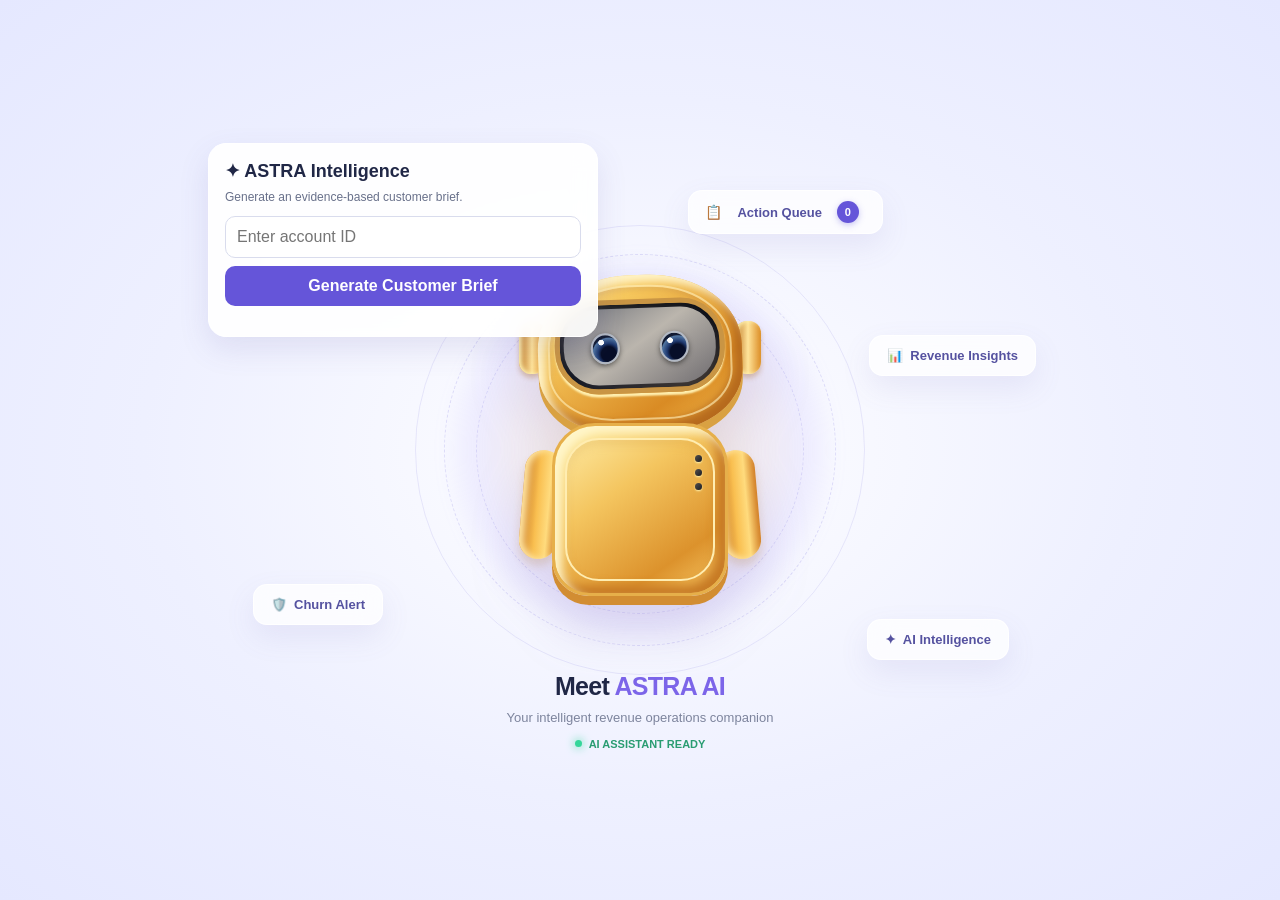
==== commit 6a81c7ed: "feat: add API and UI support for updating email drafts in approval actions" ====
--- a/templates/ai_agent_3d.html
+++ b/templates/ai_agent_3d.html
@@ -460,72 +460,353 @@
             font: inherit;
         }
 
-        .queue-divider {
-            border: 0;
-            border-top: 1px solid #e5e7f2;
-            margin: 18px 0;
-        }
-
-        .queue-heading {
+        /* Floating Action Queue Button replacing Account Health (w5) */
+        button.action-queue-btn {
+            font-family: inherit;
+            cursor: pointer;
+            border: 1px solid #ffffffd9;
+            display: inline-flex;
+            align-items: center;
+            gap: 8px;
+            padding: 10px 16px;
+            transition: transform 0.2s ease, box-shadow 0.2s ease, background 0.2s ease;
+            outline: none;
+            user-select: none;
+        }
+
+        button.action-queue-btn:hover {
+            transform: translateY(-2px) scale(1.03);
+            box-shadow: 0 14px 32px rgba(85, 82, 160, 0.25);
+            background: #ffffff;
+        }
+
+        button.action-queue-btn:focus-visible {
+            box-shadow: 0 0 0 3px #9d8bff80, 0 12px 30px #6d69b21b;
+        }
+
+        button.action-queue-btn:active {
+            transform: scale(0.98);
+        }
+
+        .queue-btn-icon {
+            font-size: 14px;
+        }
+
+        .queue-btn-label {
+            font-weight: 700;
+        }
+
+        /* Dynamic badge for pending approvals */
+        .queue-badge {
+            display: inline-flex;
+            align-items: center;
+            justify-content: center;
+            min-width: 22px;
+            height: 22px;
+            padding: 0 7px;
+            border-radius: 999px;
+            background: #6555d9;
+            color: #ffffff;
+            font-size: 11px;
+            font-weight: 800;
+            line-height: 1;
+            letter-spacing: 0.2px;
+            box-shadow: 0 2px 6px rgba(101, 85, 217, 0.35);
+            transition: all 0.25s ease;
+        }
+
+        .queue-badge.has-pending {
+            background: #e63946;
+            box-shadow: 0 2px 8px rgba(230, 57, 70, 0.45);
+            animation: badgePulse 2s ease-in-out infinite;
+        }
+
+        @keyframes badgePulse {
+            0%, 100% { transform: scale(1); }
+            50% { transform: scale(1.12); }
+        }
+
+        /* Separate Floating Action Queue Panel */
+        .queue-panel {
+            position: absolute;
+            top: 18px;
+            right: 18px;
+            z-index: 20;
+            width: min(430px, calc(100% - 36px));
+            max-height: calc(100% - 36px);
+            display: flex;
+            flex-direction: column;
+            padding: 16px;
+            border: 1px solid #ffffff;
+            border-radius: 18px;
+            background: rgba(255, 255, 255, 0.96);
+            box-shadow: 0 16px 45px rgba(50, 45, 110, 0.22);
+            backdrop-filter: blur(16px);
+            animation: panelFadeIn 0.25s cubic-bezier(0.16, 1, 0.3, 1);
+            overflow: hidden;
+        }
+
+        .queue-panel[hidden] {
+            display: none !important;
+        }
+
+        @keyframes panelFadeIn {
+            from {
+                opacity: 0;
+                transform: translateY(-8px) scale(0.98);
+            }
+            to {
+                opacity: 1;
+                transform: translateY(0) scale(1);
+            }
+        }
+
+        .queue-panel-header {
             display: flex;
             align-items: center;
             justify-content: space-between;
+            gap: 12px;
+            padding-bottom: 12px;
+            border-bottom: 1px solid #edf0f8;
+            flex-shrink: 0;
+        }
+
+        .queue-panel-title-wrap {
+            display: flex;
+            align-items: center;
+            gap: 9px;
+        }
+
+        .queue-panel-title-wrap h3 {
+            margin: 0;
+            font-size: 17px;
+            font-weight: 800;
+            color: #202746;
+        }
+
+        .queue-panel-actions {
+            display: flex;
+            align-items: center;
+            gap: 8px;
+        }
+
+        .queue-action-btn {
+            display: inline-flex;
+            align-items: center;
+            gap: 5px;
+            padding: 6px 12px;
+            border: 1px solid #d9dced;
+            border-radius: 9px;
+            background: #f7f8fc;
+            color: #4a4d68;
+            font-size: 12px;
+            font-weight: 700;
+            cursor: pointer;
+            transition: all 0.2s ease;
+        }
+
+        .queue-action-btn:hover:not(:disabled) {
+            background: #edeef8;
+            color: #33316f;
+            border-color: #c4c8de;
+        }
+
+        .queue-action-btn:disabled {
+            opacity: 0.6;
+            cursor: wait;
+        }
+
+        .queue-close-btn {
+            display: grid;
+            place-items: center;
+            width: 32px;
+            height: 32px;
+            border: 0;
+            border-radius: 50%;
+            background: #f0f2fa;
+            color: #555870;
+            font-size: 20px;
+            line-height: 1;
+            font-weight: 700;
+            cursor: pointer;
+            transition: all 0.2s ease;
+        }
+
+        .queue-close-btn:hover {
+            background: #e2e5f2;
+            color: #1a1c29;
+            transform: scale(1.06);
+        }
+
+        .queue-loading {
+            display: flex;
+            align-items: center;
             gap: 10px;
-        }
-
-        .queue-heading h3 {
-            margin: 0;
-        }
-
-        .queue-heading button,
-        .action-controls button,
-        .proposal-button {
-            width: auto;
-            padding: 8px 10px;
+            padding: 10px 14px;
+            margin: 10px 0 6px;
+            border-radius: 10px;
+            background: #f0f2ff;
+            color: #4f46a5;
             font-size: 12px;
+            font-weight: 600;
+            flex-shrink: 0;
+        }
+
+        .queue-loading[hidden] {
+            display: none !important;
+        }
+
+        .queue-spinner {
+            width: 14px;
+            height: 14px;
+            border: 2px solid #b8b3f2;
+            border-top-color: #6555d9;
+            border-radius: 50%;
+            animation: spin 0.8s linear infinite;
+        }
+
+        @keyframes spin {
+            to { transform: rotate(360deg); }
         }
 
         .integration-note,
         .queue-message,
         .empty-queue {
-            margin: 10px 0;
+            margin: 8px 0;
             color: #68708a;
             font-size: 12px;
             line-height: 1.5;
+            flex-shrink: 0;
+        }
+
+        .queue-message.error {
+            color: #a32a39;
+            background: #fff0f1;
+            padding: 8px 12px;
+            border-radius: 8px;
+            border: 1px solid #fcd2d7;
+        }
+
+        .queue-message.success {
+            color: #1b6d46;
+            background: #e9f8ef;
+            padding: 8px 12px;
+            border-radius: 8px;
+            border: 1px solid #bfead0;
+        }
+
+        .queue-message.loading {
+            color: #4f46a5;
+        }
+
+        .empty-queue {
+            padding: 24px 16px;
+            text-align: center;
+            background: #f8f9fd;
+            border: 1px dashed #d5d8ea;
+            border-radius: 12px;
+            color: #727793;
+            font-size: 13px;
         }
 
         .queue-list {
             display: grid;
-            gap: 10px;
-        }
-
+            gap: 12px;
+            overflow-y: auto;
+            padding: 6px 2px 8px 0;
+            margin-top: 6px;
+            flex-grow: 1;
+            scrollbar-width: thin;
+        }
+
+        .queue-list::-webkit-scrollbar {
+            width: 6px;
+        }
+
+        .queue-list::-webkit-scrollbar-thumb {
+            background: #d2d5e8;
+            border-radius: 3px;
+        }
+
+        /* Action Cards */
         .action-card {
-            padding: 12px;
+            padding: 14px;
             border: 1px solid #e5e7f2;
-            border-radius: 12px;
-            background: #ffffffd9;
+            border-radius: 14px;
+            background: #ffffff;
+            box-shadow: 0 4px 12px rgba(60, 55, 120, 0.05);
             overflow-wrap: anywhere;
-        }
-
-        .action-card h4 {
-            margin: 0 0 6px;
-            color: #33316f;
-            font-size: 13px;
-        }
-
-        .action-card p,
-        .action-card pre {
-            margin: 5px 0;
-            color: #68708a;
-            font-size: 12px;
-            line-height: 1.45;
-            white-space: pre-wrap;
-            font-family: inherit;
+            word-break: break-word;
+            transition: transform 0.2s ease, box-shadow 0.2s ease;
+        }
+
+        .action-card:hover {
+            box-shadow: 0 6px 18px rgba(60, 55, 120, 0.1);
+        }
+
+        .action-card-header {
+            display: flex;
+            align-items: center;
+            justify-content: space-between;
+            gap: 8px;
+            margin-bottom: 8px;
+        }
+
+        .action-card-id {
+            font-size: 11px;
+            font-weight: 700;
+            color: #7b809a;
+            font-family: monospace;
+            word-break: break-all;
+        }
+
+        .action-card-customer {
+            margin: 0 0 4px;
+            font-size: 14px;
+            font-weight: 800;
+            color: #242250;
+        }
+
+        .action-card-badges {
+            display: flex;
+            flex-wrap: wrap;
+            gap: 6px;
+            margin-bottom: 10px;
+        }
+
+        .risk-badge {
+            display: inline-block;
+            padding: 3px 8px;
+            border-radius: 999px;
+            font-size: 10px;
+            font-weight: 800;
+            text-transform: uppercase;
+            letter-spacing: 0.3px;
+        }
+
+        .risk-badge[data-risk="Urgent"],
+        .risk-badge[data-risk="High"] {
+            background: #ffe8eb;
+            color: #d92d43;
+        }
+
+        .risk-badge[data-risk="Needs Review"] {
+            background: #f2e9fc;
+            color: #8c4ad6;
+        }
+
+        .risk-badge[data-risk="Healthy"] {
+            background: #e2f9ed;
+            color: #179354;
+        }
+
+        .risk-badge:not([data-risk]) {
+            background: #f0f2f8;
+            color: #636882;
         }
 
         .action-status {
             display: inline-block;
-            margin: 3px 0 8px;
             padding: 4px 8px;
             border-radius: 999px;
             background: #efefff;
@@ -540,36 +821,373 @@
             background: #fff0f1;
         }
 
+        .action-status[data-status="APPROVED"] {
+            color: #1b6d46;
+            background: #e9f8ef;
+        }
+
         .action-status[data-status="COMPLETED"] {
             color: #207752;
             background: #e9f8ef;
         }
 
+        .action-section-title {
+            margin: 10px 0 3px;
+            font-size: 11px;
+            font-weight: 800;
+            text-transform: uppercase;
+            letter-spacing: 0.4px;
+            color: #5552a0;
+        }
+
+        .action-card p {
+            margin: 3px 0 8px;
+            color: #4a4e69;
+            font-size: 12px;
+            line-height: 1.45;
+        }
+
+        .action-section-header {
+            display: flex;
+            align-items: center;
+            justify-content: space-between;
+            margin: 10px 0 4px;
+        }
+
+        .action-section-header .action-section-title {
+            margin: 0;
+        }
+
+        .edit-email-btn {
+            padding: 4px 10px !important;
+            font-size: 11px !important;
+            border-radius: 6px !important;
+            background: #edeef8 !important;
+            color: #4a46a5 !important;
+            border: 1px solid #dcdff2 !important;
+            cursor: pointer;
+            font-weight: 700;
+            display: inline-flex;
+            align-items: center;
+            gap: 4px;
+            transition: all 0.2s ease;
+        }
+
+        .edit-email-btn:hover {
+            background: #e2e4f6 !important;
+            color: #33316f !important;
+            border-color: #c8ccee !important;
+        }
+
+        .action-email-box {
+            margin: 4px 0 10px;
+            padding: 10px;
+            border-radius: 9px;
+            background: #f8f9fe;
+            border: 1px solid #e9ebf6;
+        }
+
+        .action-email-box[hidden] {
+            display: none !important;
+        }
+
+        .action-email-subject {
+            font-size: 12px;
+            font-weight: 700;
+            color: #2b285b;
+            margin-bottom: 6px;
+        }
+
+        .action-email-body {
+            margin: 0;
+            font-size: 11px;
+            line-height: 1.5;
+            color: #4c516d;
+            white-space: pre-wrap;
+            overflow-wrap: anywhere;
+            font-family: inherit;
+        }
+
+        .action-email-editor {
+            margin: 6px 0 10px;
+            padding: 12px;
+            border-radius: 12px;
+            background: #fbfbfe;
+            border: 1px solid #dcdff2;
+            display: flex;
+            flex-direction: column;
+            gap: 8px;
+        }
+
+        .action-email-editor[hidden] {
+            display: none !important;
+        }
+
+        .editor-field-group {
+            display: flex;
+            flex-direction: column;
+            gap: 4px;
+        }
+
+        .editor-label {
+            font-size: 11px;
+            font-weight: 700;
+            color: #5552a0;
+            text-transform: uppercase;
+            letter-spacing: 0.3px;
+        }
+
+        .editor-subject-input,
+        .editor-body-textarea {
+            width: 100%;
+            padding: 8px 10px;
+            border: 1px solid #d9dced;
+            border-radius: 8px;
+            font-family: inherit;
+            font-size: 12px;
+            box-sizing: border-box;
+            background: #ffffff;
+            color: #202746;
+            transition: border-color 0.2s ease, box-shadow 0.2s ease;
+        }
+
+        .editor-subject-input:focus,
+        .editor-body-textarea:focus {
+            outline: none;
+            border-color: #6555d9;
+            box-shadow: 0 0 0 3px rgba(101, 85, 217, 0.15);
+        }
+
+        .editor-body-textarea {
+            resize: vertical;
+            min-height: 90px;
+            line-height: 1.45;
+        }
+
+        .editor-controls {
+            display: flex;
+            align-items: center;
+            gap: 8px;
+            margin-top: 4px;
+        }
+
+        .save-draft-btn {
+            background: #6555d9 !important;
+            color: #ffffff !important;
+            padding: 6px 14px !important;
+            font-size: 11px !important;
+            border-radius: 7px !important;
+        }
+
+        .save-draft-btn:hover:not(:disabled) {
+            background: #5140cb !important;
+        }
+
+        .cancel-edit-btn {
+            background: #f0f2f8 !important;
+            color: #525672 !important;
+            border: 1px solid #dcdff2 !important;
+            padding: 6px 12px !important;
+            font-size: 11px !important;
+            border-radius: 7px !important;
+        }
+
+        .cancel-edit-btn:hover:not(:disabled) {
+            background: #e4e7f2 !important;
+            color: #202746 !important;
+        }
+
+        .editor-status {
+            font-size: 11px;
+            line-height: 1.4;
+            padding: 4px 8px;
+            border-radius: 6px;
+        }
+
+        .editor-status:empty {
+            display: none;
+        }
+
+        .editor-status.error {
+            background: #fff0f1;
+            color: #a32a39;
+            border: 1px solid #fcd2d7;
+        }
+
+        .editor-status.success {
+            background: #e9f8ef;
+            color: #1b6d46;
+            border: 1px solid #bfead0;
+        }
+
+        .editor-status.loading {
+            background: #f0f2ff;
+            color: #4f46a5;
+        }
+
+        .unsaved-warning {
+            font-size: 11px;
+            color: #a32a39;
+            background: #fff0f1;
+            padding: 6px 10px;
+            border-radius: 6px;
+            border: 1px solid #fcd2d7;
+            margin-top: 6px;
+            width: 100%;
+        }
+
+        .unsaved-warning:empty {
+            display: none;
+        }
+
         .action-controls {
             display: flex;
             flex-wrap: wrap;
-            gap: 7px;
-            margin-top: 10px;
+            gap: 8px;
+            margin-top: 12px;
+            padding-top: 10px;
+            border-top: 1px solid #f0f2f8;
+        }
+
+        .action-controls button,
+        .proposal-button {
+            width: auto;
+            padding: 8px 14px;
+            font-size: 12px;
+            border-radius: 8px;
+            border: 0;
+            cursor: pointer;
+            font-weight: 700;
+            transition: all 0.2s ease;
+        }
+
+        .action-controls .approve-button {
+            background: #1b6d46;
+            color: #ffffff;
+        }
+
+        .action-controls .approve-button:hover:not(:disabled) {
+            background: #155737;
         }
 
         .action-controls .reject-button {
             background: #9b4252;
+            color: #ffffff;
+        }
+
+        .action-controls .reject-button:hover:not(:disabled) {
+            background: #7d3441;
+        }
+
+        .action-controls button:disabled {
+            opacity: 0.6;
+            cursor: wait;
         }
 
         .rejection-reason {
             width: 100%;
-            min-height: 68px;
-            margin-top: 8px;
+            min-height: 64px;
+            margin-top: 6px;
             padding: 8px;
             border: 1px solid #d9dced;
             border-radius: 8px;
             resize: vertical;
             font: inherit;
             font-size: 12px;
+            box-sizing: border-box;
+        }
+
+        .rejection-reason:focus {
+            border-color: #9d8bff;
+            outline: none;
         }
 
         .proposal-button {
-            margin-top: 10px;
+            margin-top: 12px;
+            background: #6555d9;
+            color: white;
+        }
+
+        .proposal-button:hover:not(:disabled) {
+            background: #5344be;
+        }
+
+        .proposal-button:disabled {
+            opacity: 0.6;
+            cursor: wait;
+        }
+
+        /* Proposal Status and Retry */
+        .proposal-status {
+            margin: 10px 0;
+            padding: 10px 12px;
+            border-radius: 10px;
+            font-size: 12px;
+            line-height: 1.45;
+            display: flex;
+            flex-direction: column;
+            gap: 8px;
+        }
+
+        .proposal-status:empty {
+            display: none;
+        }
+
+        .proposal-status.loading {
+            background: #f0f2ff;
+            color: #4f46a5;
+        }
+
+        .proposal-status.success {
+            background: #e9f8ef;
+            color: #1b6d46;
+            border: 1px solid #bfead0;
+        }
+
+        .proposal-status.error {
+            background: #fff0f1;
+            color: #a32a39;
+            border: 1px solid #fcd2d7;
+        }
+
+        .proposal-status.warning {
+            background: #fff8e8;
+            color: #9c6500;
+            border: 1px solid #fde4a8;
+        }
+
+        .retry-button {
+            align-self: flex-start;
+            padding: 6px 12px;
+            border: 1px solid #d9a742;
+            border-radius: 8px;
+            background: #ffffff;
+            color: #8c5900;
+            font-size: 11px;
+            font-weight: 700;
+            cursor: pointer;
+            transition: all 0.2s ease;
+        }
+
+        .retry-button:hover:not(:disabled) {
+            background: #fef4dc;
+        }
+
+        .retry-button:disabled {
+            opacity: 0.6;
+            cursor: wait;
+        }
+
+        @media (max-width: 768px) {
+            .queue-panel {
+                top: 12px;
+                right: 12px;
+                left: 12px;
+                width: auto;
+                max-width: calc(100% - 24px);
+                max-height: calc(100% - 24px);
+                z-index: 100;
+            }
         }
 
         @media (max-width: 650px) {
@@ -614,6 +1232,25 @@
             .orbit {
                 display: none;
             }
+
+            .action-queue-btn {
+                display: inline-flex !important;
+                position: fixed;
+                top: 12px;
+                right: 12px;
+                z-index: 1000;
+                animation: none;
+                box-shadow: 0 4px 16px rgba(0, 0, 0, 0.15);
+            }
+
+            .queue-panel {
+                position: fixed;
+                inset: 10px;
+                width: auto;
+                max-width: 100%;
+                max-height: calc(100vh - 20px);
+                z-index: 2000;
+            }
         }
     </style>
 </head>
@@ -621,6 +1258,7 @@
 <body>
     <div class="scene">
 
+        <!-- ASTRA Intelligence Customer Brief Panel -->
         <section class="agent-panel">
             <h3>✦ ASTRA Intelligence</h3>
             <p>Generate an evidence-based customer brief.</p>
@@ -638,17 +1276,35 @@
             <button id="queueProposal" class="proposal-button" type="button" hidden>
                 Submit email draft for approval
             </button>
-            <div id="proposalStatus" class="queue-message" role="status" aria-live="polite"></div>
-
-            <hr class="queue-divider">
-            <div class="queue-heading">
-                <h3>Action Queue</h3>
-                <button id="refreshQueue" type="button">Refresh</button>
+            <div id="proposalStatus" class="proposal-status" role="status" aria-live="polite"></div>
+        </section>
+
+        <!-- Separate Floating Action Queue Panel -->
+        <section id="queuePanel" class="queue-panel" hidden role="dialog" aria-modal="false" aria-labelledby="queueTitle">
+            <div class="queue-panel-header">
+                <div class="queue-panel-title-wrap">
+                    <h3 id="queueTitle">📋 Action Queue</h3>
+                    <span id="queueHeaderBadge" class="queue-badge" title="Pending approvals">0</span>
+                </div>
+                <div class="queue-panel-actions">
+                    <button id="refreshQueue" type="button" class="queue-action-btn" title="Refresh Action Queue">
+                        <span class="btn-icon">🔄</span> Refresh
+                    </button>
+                    <button id="closeQueue" type="button" class="queue-close-btn" aria-label="Close Action Queue" title="Close">×</button>
+                </div>
             </div>
+
             <p id="integrationStatus" class="integration-note">
                 Integration status: checking configuration…
             </p>
+
+            <div id="queueLoading" class="queue-loading" hidden role="status" aria-live="polite">
+                <span class="queue-spinner" aria-hidden="true"></span>
+                <span>Loading actions…</span>
+            </div>
+
             <div id="queueStatus" class="queue-message" role="status" aria-live="polite"></div>
+
             <div id="actionQueue" class="queue-list" aria-live="polite"></div>
         </section>
 
@@ -659,7 +1315,11 @@
         <div class="word w2"><span>📊</span>Revenue Insights</div>
         <div class="word w3"><span>🛡️</span>Churn Alert</div>
         <div class="word w4"><span>✦</span>AI Intelligence</div>
-        <div class="word w5"><span>◎</span>Account Health</div>
+        <button id="openQueueButton" class="word w5 action-queue-btn" type="button" aria-haspopup="dialog" aria-expanded="false" title="Open Action Queue">
+            <span class="queue-btn-icon">📋</span>
+            <span class="queue-btn-label">Action Queue</span>
+            <span id="queueBadge" class="queue-badge" aria-label="Pending approvals">0</span>
+        </button>
 
         <div class="robot-wrap">
             <div class="robot">
@@ -699,23 +1359,78 @@
     const button = document.getElementById("generateBrief");
     const status = document.getElementById("briefStatus");
     const result = document.getElementById("briefResult");
+    const queuePanel = document.getElementById("queuePanel");
+    const openQueueButton = document.getElementById("openQueueButton");
+    const closeQueue = document.getElementById("closeQueue");
+    const refreshQueue = document.getElementById("refreshQueue");
+    const queueBadge = document.getElementById("queueBadge");
+    const queueHeaderBadge = document.getElementById("queueHeaderBadge");
+    const queueLoading = document.getElementById("queueLoading");
     const queue = document.getElementById("actionQueue");
     const queueStatus = document.getElementById("queueStatus");
     const integrationStatus = document.getElementById("integrationStatus");
-    const refreshQueue = document.getElementById("refreshQueue");
     const queueProposal = document.getElementById("queueProposal");
     const proposalStatus = document.getElementById("proposalStatus");
     const csrfToken = document.querySelector('meta[name="csrf-token"]')?.content || "";
+
     let currentDraft = null;
     let integrationConfigured = false;
-
-    if (!form || !accountInput || !button || !status || !result || !queue) return;
+    let isQueueLoading = false;
+
+    if (!form || !accountInput || !button || !status || !result || !queue || !queuePanel || !openQueueButton) return;
+
+    function openQueuePanel() {
+        queuePanel.hidden = false;
+        openQueueButton.setAttribute("aria-expanded", "true");
+        if (closeQueue) closeQueue.focus();
+    }
+
+    function closeQueuePanel() {
+        queuePanel.hidden = true;
+        openQueueButton.setAttribute("aria-expanded", "false");
+        openQueueButton.focus();
+    }
+
+    openQueueButton.addEventListener("click", () => {
+        if (queuePanel.hidden) {
+            openQueuePanel();
+        } else {
+            closeQueuePanel();
+        }
+    });
+
+    if (closeQueue) {
+        closeQueue.addEventListener("click", closeQueuePanel);
+    }
+
+    document.addEventListener("keydown", (event) => {
+        if (event.key === "Escape" && !queuePanel.hidden) {
+            closeQueuePanel();
+        }
+    });
+
+    document.addEventListener("click", (event) => {
+        if (
+            !queuePanel.hidden &&
+            !queuePanel.contains(event.target) &&
+            !openQueueButton.contains(event.target)
+        ) {
+            closeQueuePanel();
+        }
+    });
 
     function addText(parent, tag, text) {
         const element = document.createElement(tag);
         element.textContent = text == null ? "" : String(text);
         parent.appendChild(element);
         return element;
+    }
+
+    function addParagraph(parent, text) {
+        const paragraph = document.createElement("p");
+        paragraph.textContent = text || "";
+        parent.appendChild(paragraph);
+        return paragraph;
     }
 
     function renderBrief(brief) {
@@ -770,13 +1485,8 @@
             currentDraft.action && currentDraft.explanation &&
             currentDraft.subject && currentDraft.body
         );
-    }
-
-    function addParagraph(parent, text) {
-        const paragraph = document.createElement("p");
-        paragraph.textContent = text || "";
-        parent.appendChild(paragraph);
-        return paragraph;
+        proposalStatus.replaceChildren();
+        proposalStatus.className = "proposal-status";
     }
 
     function statusLabel(status) {
@@ -794,79 +1504,338 @@
     function renderAction(action) {
         const card = document.createElement("article");
         card.className = "action-card";
-
-        addText(card, "h4", `Action ${action.action_id}`);
-        addParagraph(card, `Account: ${action.account_id} · ${action.customer_name || "Unknown customer"}`);
-        addParagraph(card, `Risk: ${action.risk_level || "Unknown"}`);
-
-        const statusBadge = addText(card, "span", statusLabel(action.status));
+        card.id = `action-${action.action_id}`;
+
+        const cardHeader = document.createElement("div");
+        cardHeader.className = "action-card-header";
+
+        const idSpan = document.createElement("span");
+        idSpan.className = "action-card-id";
+        idSpan.textContent = `ID: ${action.action_id}`;
+        cardHeader.appendChild(idSpan);
+
+        const statusBadge = document.createElement("span");
         statusBadge.className = "action-status";
         statusBadge.dataset.status = action.status;
+        statusBadge.textContent = statusLabel(action.status);
+        cardHeader.appendChild(statusBadge);
+        card.appendChild(cardHeader);
+
+        const customerHeading = document.createElement("h4");
+        customerHeading.className = "action-card-customer";
+        customerHeading.textContent = `${action.customer_name || "Unknown customer"} (${action.account_id})`;
+        card.appendChild(customerHeading);
+
+        const badgesRow = document.createElement("div");
+        badgesRow.className = "action-card-badges";
+        const riskBadge = document.createElement("span");
+        riskBadge.className = "risk-badge";
+        riskBadge.dataset.risk = action.risk_level || "Unknown";
+        riskBadge.textContent = `Risk: ${action.risk_level || "Unknown"}`;
+        badgesRow.appendChild(riskBadge);
+        card.appendChild(badgesRow);
 
         const payload = action.proposed_payload || {};
-        addText(card, "h4", "Proposed action");
+        addText(card, "h5", "Proposed Action").className = "action-section-title";
         addParagraph(card, payload.proposed_action || "No action details.");
-        addText(card, "h4", "Explanation");
+
+        addText(card, "h5", "Explanation").className = "action-section-title";
         addParagraph(card, payload.explanation || "No explanation provided.");
 
         const evidence = Array.isArray(action.evidence_refs) ? action.evidence_refs : [];
-        addText(card, "h4", "Supporting evidence");
+        addText(card, "h5", "Supporting Evidence").className = "action-section-title";
         addParagraph(card, evidence.length ? evidence.join(", ") : "No evidence references.");
 
+        let subjectInput = null;
+        let bodyInput = null;
+        let getHasUnsavedEdits = () => false;
+        let isEditorOpen = () => false;
+        let unsavedWarning = null;
+
         if (payload.email) {
-            addText(card, "h4", "Proposed email");
-            addParagraph(card, `Subject: ${payload.email.subject || ""}`);
+            const emailHeader = document.createElement("div");
+            emailHeader.className = "action-section-header";
+
+            const emailTitle = document.createElement("h5");
+            emailTitle.className = "action-section-title";
+            emailTitle.textContent = "Proposed Email";
+            emailHeader.appendChild(emailTitle);
+
+            let savedSubject = (payload.email.subject || "").trim();
+            let savedBody = (payload.email.body || "").trim();
+            let editorVisible = false;
+
+            const emailBox = document.createElement("div");
+            emailBox.className = "action-email-box";
+
+            const emailSub = document.createElement("div");
+            emailSub.className = "action-email-subject";
+            emailSub.textContent = `Subject: ${savedSubject}`;
+            emailBox.appendChild(emailSub);
+
             const emailBody = document.createElement("pre");
-            emailBody.textContent = payload.email.body || "";
-            card.appendChild(emailBody);
-        }
+            emailBody.className = "action-email-body";
+            emailBody.textContent = savedBody;
+            emailBox.appendChild(emailBody);
+
+            const canEdit = action.status === "PENDING" || action.status === "APPROVED";
+
+            let editBtn = null;
+            let editorPanel = null;
+            let statusEl = null;
+
+            if (canEdit) {
+                editBtn = document.createElement("button");
+                editBtn.type = "button";
+                editBtn.className = "edit-email-btn";
+                editBtn.textContent = "✏️ Edit Email";
+                emailHeader.appendChild(editBtn);
+
+                editorPanel = document.createElement("div");
+                editorPanel.className = "action-email-editor";
+                editorPanel.hidden = true;
+
+                const subjectGroup = document.createElement("div");
+                subjectGroup.className = "editor-field-group";
+                const subjectLabel = document.createElement("label");
+                subjectLabel.className = "editor-label";
+                subjectLabel.textContent = "Subject (1–300 chars):";
+                subjectInput = document.createElement("input");
+                subjectInput.type = "text";
+                subjectInput.className = "editor-subject-input";
+                subjectInput.maxLength = 300;
+                subjectInput.value = savedSubject;
+                subjectGroup.append(subjectLabel, subjectInput);
+
+                const bodyGroup = document.createElement("div");
+                bodyGroup.className = "editor-field-group";
+                const bodyLabel = document.createElement("label");
+                bodyLabel.className = "editor-label";
+                bodyLabel.textContent = "Email Body (1–10,000 chars):";
+                bodyInput = document.createElement("textarea");
+                bodyInput.className = "editor-body-textarea";
+                bodyInput.rows = 5;
+                bodyInput.maxLength = 10000;
+                bodyInput.value = savedBody;
+                bodyGroup.append(bodyLabel, bodyInput);
+
+                statusEl = document.createElement("div");
+                statusEl.className = "editor-status";
+
+                const editorControls = document.createElement("div");
+                editorControls.className = "editor-controls";
+
+                const saveDraftBtn = document.createElement("button");
+                saveDraftBtn.type = "button";
+                saveDraftBtn.className = "save-draft-btn";
+                saveDraftBtn.textContent = "Save Draft";
+
+                const cancelEditBtn = document.createElement("button");
+                cancelEditBtn.type = "button";
+                cancelEditBtn.className = "cancel-edit-btn";
+                cancelEditBtn.textContent = "Cancel";
+
+                editorControls.append(saveDraftBtn, cancelEditBtn);
+                editorPanel.append(subjectGroup, bodyGroup, editorControls, statusEl);
+
+                getHasUnsavedEdits = () => {
+                    return subjectInput.value.trim() !== savedSubject || bodyInput.value.trim() !== savedBody;
+                };
+                isEditorOpen = () => editorVisible;
+
+                const onInput = () => {
+                    if (unsavedWarning) unsavedWarning.textContent = "";
+                    if (statusEl.className.includes("error")) statusEl.textContent = "";
+                };
+                subjectInput.addEventListener("input", onInput);
+                bodyInput.addEventListener("input", onInput);
+
+                function openEditor() {
+                    editorVisible = true;
+                    editorPanel.hidden = false;
+                    emailBox.hidden = true;
+                    editBtn.textContent = "👁️ View Email";
+                    statusEl.textContent = "";
+                    subjectInput.focus();
+                }
+
+                function closeEditor() {
+                    editorVisible = false;
+                    editorPanel.hidden = true;
+                    emailBox.hidden = false;
+                    editBtn.textContent = "✏️ Edit Email";
+                }
+
+                editBtn.addEventListener("click", () => {
+                    if (editorVisible) {
+                        closeEditor();
+                    } else {
+                        openEditor();
+                    }
+                });
+
+                cancelEditBtn.addEventListener("click", () => {
+                    subjectInput.value = savedSubject;
+                    bodyInput.value = savedBody;
+                    if (unsavedWarning) unsavedWarning.textContent = "";
+                    statusEl.textContent = "";
+                    closeEditor();
+                });
+
+                saveDraftBtn.addEventListener("click", async () => {
+                    const newSub = subjectInput.value.trim();
+                    const newBdy = bodyInput.value.trim();
+
+                    if (!newSub) {
+                        statusEl.className = "editor-status error";
+                        statusEl.textContent = "Subject cannot be empty.";
+                        subjectInput.focus();
+                        return;
+                    }
+                    if (newSub.length > 300) {
+                        statusEl.className = "editor-status error";
+                        statusEl.textContent = "Subject must be 300 characters or less.";
+                        subjectInput.focus();
+                        return;
+                    }
+                    if (!newBdy) {
+                        statusEl.className = "editor-status error";
+                        statusEl.textContent = "Email body cannot be empty.";
+                        bodyInput.focus();
+                        return;
+                    }
+                    if (newBdy.length > 10000) {
+                        statusEl.className = "editor-status error";
+                        statusEl.textContent = "Email body must be 10,000 characters or less.";
+                        bodyInput.focus();
+                        return;
+                    }
+
+                    saveDraftBtn.disabled = true;
+                    cancelEditBtn.disabled = true;
+                    statusEl.className = "editor-status loading";
+                    statusEl.textContent = "Saving draft to server...";
+
+                    try {
+                        const response = await apiRequest(`/api/actions/${action.action_id}/email`, "PUT", {
+                            email: { subject: newSub, body: newBdy }
+                        });
+                        const updatedEmail = response.action && response.action.proposed_payload && response.action.proposed_payload.email;
+                        if (updatedEmail) {
+                            savedSubject = updatedEmail.subject || newSub;
+                            savedBody = updatedEmail.body || newBdy;
+                        } else {
+                            savedSubject = newSub;
+                            savedBody = newBdy;
+                        }
+
+                        subjectInput.value = savedSubject;
+                        bodyInput.value = savedBody;
+                        emailSub.textContent = `Subject: ${savedSubject}`;
+                        emailBody.textContent = savedBody;
+
+                        statusEl.className = "editor-status success";
+                        statusEl.textContent = "✓ Draft saved. Review the email above before deciding.";
+                        if (unsavedWarning) unsavedWarning.textContent = "";
+
+                        closeEditor();
+
+                        if (action.status === "APPROVED") {
+                            await loadQueue();
+                        }
+                    } catch (err) {
+                        statusEl.className = "editor-status error";
+                        statusEl.textContent = `Save failed: ${err.message}`;
+                    } finally {
+                        saveDraftBtn.disabled = false;
+                        cancelEditBtn.disabled = false;
+                    }
+                });
+            }
+
+            card.appendChild(emailHeader);
+            card.appendChild(emailBox);
+            if (editorPanel) {
+                card.appendChild(editorPanel);
+            }
+        }
+
         if (payload.crm_field_changes) {
-            addText(card, "h4", "Proposed CRM field changes");
+            addText(card, "h5", "Proposed CRM Field Changes").className = "action-section-title";
             addParagraph(card, JSON.stringify(payload.crm_field_changes));
-        } else {
-            addText(card, "h4", "Proposed CRM field changes");
-            addParagraph(card, "None proposed.");
-        }
+        }
+
         if (action.decision_reason) {
-            addText(card, "h4", "Decision reason");
+            addText(card, "h5", "Decision Reason").className = "action-section-title";
             addParagraph(card, action.decision_reason);
         }
+
         if (action.execution_result) {
-            addText(card, "h4", "Execution result");
+            addText(card, "h5", "Execution Result").className = "action-section-title";
             addParagraph(card, JSON.stringify(action.execution_result));
         }
 
         if (action.status === "PENDING") {
             const controls = document.createElement("div");
             controls.className = "action-controls";
+
             const approve = addText(controls, "button", "Approve");
             approve.type = "button";
-            approve.addEventListener("click", () => decide(action.action_id, "approve"));
+            approve.className = "approve-button";
 
             const reject = addText(controls, "button", "Reject");
             reject.type = "button";
             reject.className = "reject-button";
+
             const reason = document.createElement("textarea");
             reason.className = "rejection-reason";
             reason.maxLength = 2000;
             reason.required = true;
-            reason.placeholder = "Required reason for rejection";
-            controls.append(approve, reject, reason);
+            reason.placeholder = "Required reason for rejection (1–2000 characters)";
+
+            unsavedWarning = document.createElement("div");
+            unsavedWarning.className = "unsaved-warning";
+
+            controls.append(approve, reject, reason, unsavedWarning);
+
+            approve.addEventListener("click", () => {
+                if (getHasUnsavedEdits()) {
+                    unsavedWarning.textContent = "⚠️ You have unsaved email edits. Please save your draft or cancel changes before approving.";
+                    return;
+                }
+                if (isEditorOpen()) {
+                    unsavedWarning.textContent = "ℹ️ Please close or save the editor to review the final email before approving.";
+                    return;
+                }
+                unsavedWarning.textContent = "";
+                decide(action.action_id, "approve", null, [approve, reject]);
+            });
+
             reject.addEventListener("click", () => {
-                if (!reason.value.trim()) {
+                const trimmed = reason.value.trim();
+                if (!trimmed) {
                     reason.setCustomValidity("A rejection reason is required.");
                     reason.reportValidity();
                     return;
                 }
+                if (trimmed.length > 2000) {
+                    reason.setCustomValidity("Rejection reason must be 2000 characters or less.");
+                    reason.reportValidity();
+                    return;
+                }
                 reason.setCustomValidity("");
-                decide(action.action_id, "reject", reason.value.trim());
+                if (unsavedWarning) unsavedWarning.textContent = "";
+                decide(action.action_id, "reject", trimmed, [approve, reject]);
             });
+
             card.appendChild(controls);
         } else if (action.status === "APPROVED" && integrationConfigured) {
             const execute = addText(card, "button", "Execute approved action");
             execute.type = "button";
+            execute.className = "proposal-button";
             execute.addEventListener("click", () => executeAction(action));
         }
+
         return card;
     }
 
@@ -890,29 +1859,69 @@
     }
 
     async function loadQueue() {
-        queueStatus.textContent = "Loading actions…";
+        if (isQueueLoading) return;
+        isQueueLoading = true;
+        if (queueLoading) queueLoading.hidden = false;
+        if (refreshQueue) refreshQueue.disabled = true;
+        queueStatus.textContent = "";
+        queueStatus.className = "queue-message";
+
         try {
             const data = await apiRequest("/api/actions");
             integrationConfigured = data.integration_configured === true;
             integrationStatus.textContent = integrationConfigured
                 ? "Integration configured. Approval remains separate; execution requires explicit action."
                 : "Integration not configured — approvals will wait; no email or CRM updates can run.";
+
+            const actions = Array.isArray(data.actions) ? data.actions : [];
+            const pendingActions = actions.filter(action => action.status === "PENDING");
+            const pendingCount = pendingActions.length;
+
+            queueBadge.textContent = String(pendingCount);
+            queueBadge.setAttribute("aria-label", `${pendingCount} pending approval${pendingCount === 1 ? "" : "s"}`);
+            if (pendingCount > 0) {
+                queueBadge.classList.add("has-pending");
+            } else {
+                queueBadge.classList.remove("has-pending");
+            }
+
+            if (queueHeaderBadge) {
+                queueHeaderBadge.textContent = String(pendingCount);
+                if (pendingCount > 0) {
+                    queueHeaderBadge.classList.add("has-pending");
+                } else {
+                    queueHeaderBadge.classList.remove("has-pending");
+                }
+            }
+
             queue.replaceChildren();
-            if (!data.actions.length) {
+            if (!actions.length) {
                 addText(queue, "p", "No saved proposals yet. Generate a brief and submit its draft for approval.");
                 queue.lastElementChild.className = "empty-queue";
             } else {
-                data.actions.forEach(action => queue.appendChild(renderAction(action)));
-            }
-            queueStatus.textContent = `${data.count} saved action${data.count === 1 ? "" : "s"}.`;
+                actions.forEach(action => queue.appendChild(renderAction(action)));
+            }
+            queueStatus.className = "queue-message";
+            queueStatus.textContent = `${data.count} saved action${data.count === 1 ? "" : "s"} (${pendingCount} pending approval).`;
+            return data;
         } catch (error) {
             queue.replaceChildren();
+            queueStatus.className = "queue-message error";
             queueStatus.textContent = error.message || "Could not load the action queue.";
             integrationStatus.textContent = "Integration status unavailable.";
+            throw error;
+        } finally {
+            isQueueLoading = false;
+            if (queueLoading) queueLoading.hidden = true;
+            if (refreshQueue) refreshQueue.disabled = false;
         }
     }
 
-    async function decide(actionId, decision, reason) {
+    async function decide(actionId, decision, reason, controlButtons) {
+        if (controlButtons) {
+            controlButtons.forEach(btn => btn.disabled = true);
+        }
+        queueStatus.className = "queue-message loading";
         queueStatus.textContent = `${decision === "approve" ? "Saving approval" : "Saving rejection"}…`;
         try {
             await apiRequest(
@@ -920,16 +1929,22 @@
                 "POST",
                 decision === "reject" ? { reason } : {}
             );
+            queueStatus.className = "queue-message success";
             queueStatus.textContent = decision === "approve"
                 ? "Approved — awaiting integration/execution. No action was executed."
                 : "Rejected. This action cannot be executed.";
             await loadQueue();
         } catch (error) {
+            queueStatus.className = "queue-message error";
             queueStatus.textContent = error.message || "Could not save the decision.";
+            if (controlButtons) {
+                controlButtons.forEach(btn => btn.disabled = false);
+            }
         }
     }
 
     async function executeAction(action) {
+        queueStatus.className = "queue-message loading";
         queueStatus.textContent = "Requesting explicit execution…";
         try {
             await apiRequest(
@@ -939,6 +1954,7 @@
             );
             await loadQueue();
         } catch (error) {
+            queueStatus.className = "queue-message error";
             queueStatus.textContent = error.message || "Execution was not completed.";
             await loadQueue();
         }
@@ -946,10 +1962,15 @@
 
     queueProposal.addEventListener("click", async () => {
         if (!currentDraft) return;
+        if (queueProposal.disabled) return;
+
         queueProposal.disabled = true;
-        proposalStatus.textContent = "Saving proposal…";
+        proposalStatus.className = "proposal-status loading";
+        proposalStatus.textContent = "Saving proposal for review…";
+
+        let saveResponse;
         try {
-            await apiRequest("/api/actions", "POST", {
+            saveResponse = await apiRequest("/api/actions", "POST", {
                 account_id: currentDraft.accountId,
                 action_type: "customer_outreach_email",
                 proposed_payload: {
@@ -962,17 +1983,53 @@
                 },
                 evidence_refs: currentDraft.evidence
             });
-            proposalStatus.textContent = "Proposal saved as Pending. No email was sent and no CRM changes were made.";
-            queueProposal.hidden = true;
+        } catch (saveError) {
+            proposalStatus.className = "proposal-status error";
+            proposalStatus.textContent = saveError.message || "Could not save the proposal.";
+            queueProposal.disabled = false;
+            return;
+        }
+
+        const savedAction = saveResponse && saveResponse.action;
+        const actionId = savedAction ? savedAction.action_id : "";
+        proposalStatus.className = "proposal-status success";
+        proposalStatus.textContent = `Proposal saved as Pending (Action ID: ${actionId}). No email was sent and no CRM changes were made.`;
+        queueProposal.hidden = true;
+
+        try {
             await loadQueue();
-        } catch (error) {
-            proposalStatus.textContent = error.message || "Could not save the proposal.";
-        } finally {
-            queueProposal.disabled = false;
+        } catch (refreshError) {
+            proposalStatus.className = "proposal-status warning";
+            proposalStatus.replaceChildren();
+
+            const warnMsg = document.createElement("p");
+            warnMsg.textContent = `Proposal was saved (Action ID: ${actionId}), but the Action Queue could not be refreshed (${refreshError.message}).`;
+
+            const retryBtn = document.createElement("button");
+            retryBtn.type = "button";
+            retryBtn.className = "retry-button";
+            retryBtn.textContent = "Retry refreshing queue";
+            retryBtn.addEventListener("click", async () => {
+                retryBtn.disabled = true;
+                retryBtn.textContent = "Refreshing…";
+                try {
+                    await loadQueue();
+                    proposalStatus.className = "proposal-status success";
+                    proposalStatus.textContent = `Proposal saved as Pending (Action ID: ${actionId}) and Action Queue refreshed.`;
+                } catch (err) {
+                    retryBtn.disabled = false;
+                    retryBtn.textContent = "Retry refreshing queue";
+                    warnMsg.textContent = `Proposal was saved (Action ID: ${actionId}), but refreshing failed: ${err.message}`;
+                }
+            });
+
+            proposalStatus.append(warnMsg, retryBtn);
         }
     });
 
-    refreshQueue.addEventListener("click", loadQueue);
+    if (refreshQueue) {
+        refreshQueue.addEventListener("click", () => loadQueue().catch(() => {}));
+    }
 
     form.addEventListener("submit", async (event) => {
         event.preventDefault();
@@ -1009,7 +2066,8 @@
             button.disabled = false;
         }
     });
-    loadQueue();
+
+    loadQueue().catch(() => {});
 })();
 </script>
 
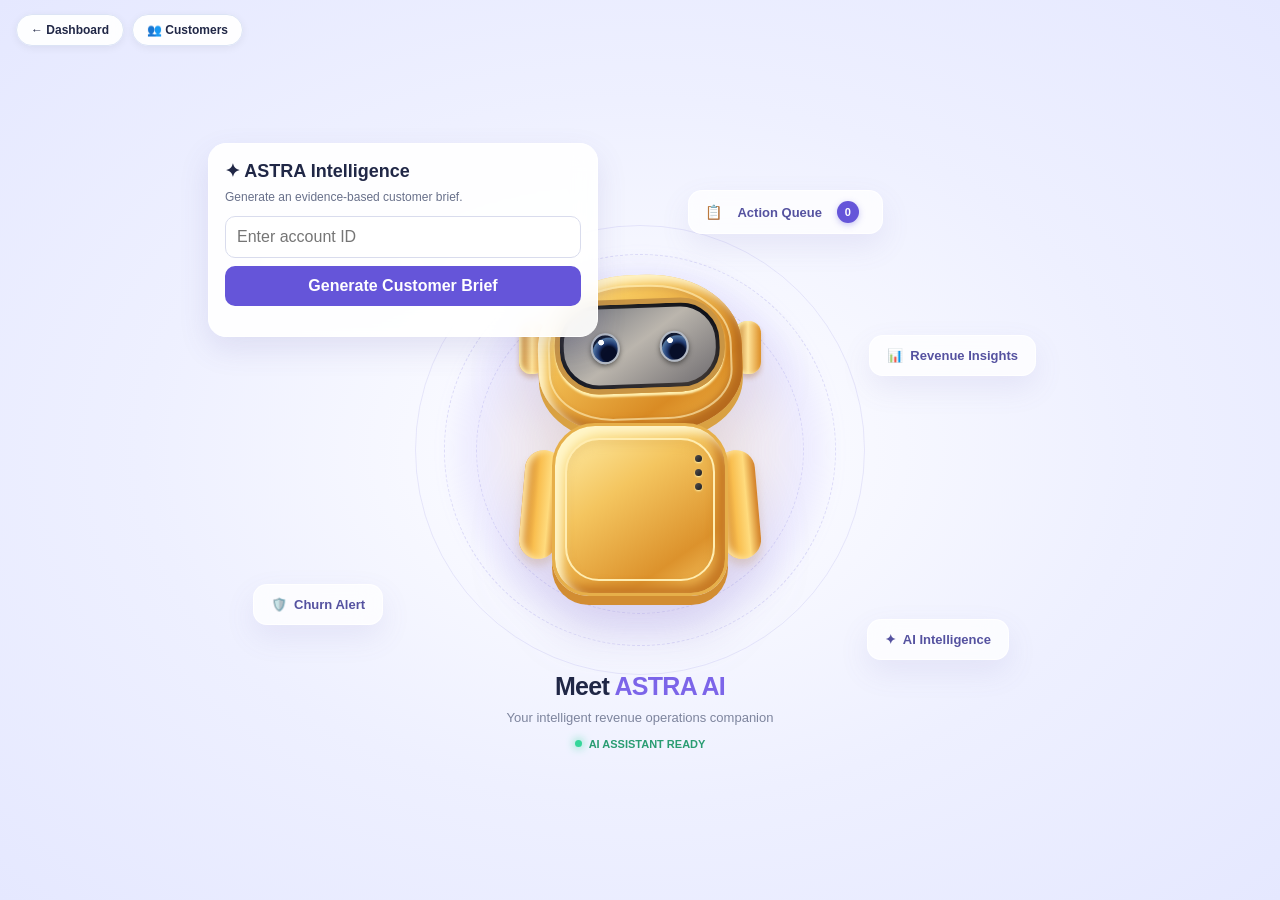
==== commit 04cd1170: "feat: add Model Context Protocol (MCP) server integration and mock CRM database" ====
--- a/templates/ai_agent_3d.html
+++ b/templates/ai_agent_3d.html
@@ -1084,6 +1084,141 @@
             cursor: wait;
         }
 
+        .action-controls .execute-button {
+            background: #1b6d46;
+            color: #ffffff;
+            display: inline-flex;
+            align-items: center;
+            gap: 6px;
+            padding: 8px 16px;
+            font-size: 12px;
+            font-weight: 700;
+            border-radius: 8px;
+            border: 0;
+            cursor: pointer;
+            transition: all 0.2s ease;
+        }
+
+        .action-controls .execute-button:hover:not(:disabled) {
+            background: #155737;
+            box-shadow: 0 2px 8px rgba(27, 109, 70, 0.25);
+        }
+
+        .action-controls .execute-button:disabled {
+            opacity: 0.6;
+            cursor: wait;
+        }
+
+        .action-execution-controls {
+            display: flex;
+            flex-direction: column;
+            gap: 8px;
+            margin-top: 12px;
+            padding-top: 10px;
+            border-top: 1px solid #f0f2f8;
+        }
+
+        .execution-feedback {
+            font-size: 11px;
+            line-height: 1.45;
+            padding: 6px 10px;
+            border-radius: 6px;
+            margin-top: 4px;
+            width: 100%;
+            box-sizing: border-box;
+        }
+
+        .execution-feedback:empty {
+            display: none;
+        }
+
+        .execution-feedback.loading {
+            background: #f0f2ff;
+            color: #4f46a5;
+            border: 1px solid #dcdff2;
+        }
+
+        .execution-feedback.success {
+            background: #e9f8ef;
+            color: #1b6d46;
+            border: 1px solid #bfead0;
+        }
+
+        .execution-feedback.error {
+            background: #fff0f1;
+            color: #a32a39;
+            border: 1px solid #fcd2d7;
+        }
+
+        .execution-unavailable-note {
+            font-size: 11px;
+            color: #717595;
+            margin: 4px 0 0;
+            font-style: italic;
+        }
+
+        .action-execution-result-box {
+            margin: 6px 0 10px;
+            padding: 10px 12px;
+            border-radius: 8px;
+            font-size: 11px;
+            line-height: 1.45;
+            border: 1px solid #e2e4f0;
+            background: #fbfbfe;
+        }
+
+        .action-execution-result-box.verified {
+            background: #f4faf6;
+            border-color: #c0ebd2;
+            color: #1b6d46;
+        }
+
+        .action-execution-result-box.failed {
+            background: #fff5f5;
+            border-color: #fcd2d7;
+            color: #a32a39;
+        }
+
+        .exec-badge {
+            display: inline-block;
+            font-size: 10px;
+            font-weight: 800;
+            text-transform: uppercase;
+            letter-spacing: 0.4px;
+            padding: 2px 6px;
+            border-radius: 4px;
+            margin-bottom: 4px;
+        }
+
+        .exec-badge.verified {
+            background: #d4f3e1;
+            color: #155737;
+        }
+
+        .exec-badge.failed {
+            background: #fcd7db;
+            color: #8b2330;
+        }
+
+        .exec-message {
+            margin: 2px 0 4px;
+            font-weight: 600;
+            font-size: 11px;
+        }
+
+        .exec-updates {
+            font-size: 11px;
+            color: #3b3f5c;
+            margin-top: 4px;
+        }
+
+        .exec-updates code {
+            font-family: monospace;
+            background: rgba(0, 0, 0, 0.05);
+            padding: 2px 4px;
+            border-radius: 4px;
+        }
+
         .rejection-reason {
             width: 100%;
             min-height: 64px;
@@ -1256,6 +1391,20 @@
 </head>
 
 <body>
+    <!-- Standalone top navigation (hidden when loaded in modal iframe) -->
+    <nav id="agentTopNav" class="agent-top-nav" style="display:none; position:fixed; top:14px; left:16px; z-index:1000; gap:8px;">
+        <a href="/dashboard" style="background:rgba(255,255,255,0.92); backdrop-filter:blur(8px); padding:8px 14px; border-radius:20px; border:1px solid #dce4f5; color:#202746; text-decoration:none; font-size:12px; font-weight:600; box-shadow:0 2px 8px rgba(0,0,0,0.06); display:inline-flex; align-items:center; gap:6px;">← Dashboard</a>
+        <a href="/customers" style="background:rgba(255,255,255,0.92); backdrop-filter:blur(8px); padding:8px 14px; border-radius:20px; border:1px solid #dce4f5; color:#202746; text-decoration:none; font-size:12px; font-weight:600; box-shadow:0 2px 8px rgba(0,0,0,0.06); display:inline-flex; align-items:center; gap:6px;">👥 Customers</a>
+    </nav>
+    <script>
+        if (window.self === window.top) {
+            document.addEventListener("DOMContentLoaded", () => {
+                const nav = document.getElementById("agentTopNav");
+                if (nav) nav.style.display = "flex";
+            });
+        }
+    </script>
+
     <div class="scene">
 
         <!-- ASTRA Intelligence Customer Brief Panel -->
@@ -1438,6 +1587,8 @@
 
         const customer = brief.customer || {};
         const draft = brief.draft || {};
+        const latestAction = brief.latest_action || null;
+        const crmRecord = brief.crm_record || null;
 
         addText(result, "h4", customer.company_name || brief.account_id);
         addText(
@@ -1446,6 +1597,23 @@
             `Risk: ${customer.risk_level || "Unknown"} · Index: ${customer.risk_index ?? "N/A"}`
         );
 
+        if (crmRecord) {
+            addText(result, "h4", "CRM Record Status");
+            const crmStatusText = `Owner: ${crmRecord.account_owner || "Unassigned"}${crmRecord.owner_email ? ` (${crmRecord.owner_email})` : ""} · Status: ${crmRecord.customer_status || crmRecord.status || "Active"}`;
+            addText(result, "p", crmStatusText);
+            if (crmRecord.notes) {
+                addText(result, "p", `Notes: ${crmRecord.notes}`);
+            }
+            if (brief.crm_synced || brief.mock_crm_synced || (latestAction && (latestAction.status === "COMPLETED" || latestAction.status === "EXECUTED"))) {
+                const provLabel = brief.crm_provider === "mysql" ? "MySQL CRM synced" : "mock CRM synced";
+                const verifiedTag = addText(result, "small", `✓ Verified via MCP (${provLabel})`);
+                verifiedTag.style.display = "inline-block";
+                verifiedTag.style.color = "#1b6d46";
+                verifiedTag.style.fontWeight = "700";
+                verifiedTag.style.marginBottom = "8px";
+            }
+        }
+
         addText(result, "h4", "Issue Summary");
         addText(result, "p", draft.issue_summary || "No summary returned.");
 
@@ -1468,25 +1636,57 @@
         const email = addText(result, "pre", draft.email_body || "");
         email.style.margin = "0";
 
-        addText(
-            result,
-            "p",
-            "Draft only — no email sent and no CRM changes made."
-        );
-        currentDraft = {
-            accountId: accountInput.value.trim(),
-            action: draft.recommended_next_action || "",
-            explanation: draft.issue_summary || "",
-            subject: draft.email_subject || "",
-            body: draft.email_body || "",
-            evidence: Array.isArray(draft.evidence_used) ? draft.evidence_used : []
-        };
-        queueProposal.hidden = !(
-            currentDraft.action && currentDraft.explanation &&
-            currentDraft.subject && currentDraft.body
-        );
-        proposalStatus.replaceChildren();
-        proposalStatus.className = "proposal-status";
+        isSubmittingProposal = false;
+        queueProposal.disabled = false;
+
+        if (latestAction && (latestAction.status === "COMPLETED" || latestAction.status === "EXECUTED")) {
+            addText(
+                result,
+                "p",
+                `✓ Action executed via MCP and verified in mock CRM (Action ID: ${latestAction.action_id}).`
+            );
+            queueProposal.hidden = true;
+            proposalStatus.className = "proposal-status success";
+            proposalStatus.textContent = `Action ${latestAction.action_id} was executed and verified. Mock CRM updated.`;
+        } else if (latestAction && latestAction.status === "APPROVED") {
+            addText(
+                result,
+                "p",
+                `Action approved (Action ID: ${latestAction.action_id}) — ready for execution in the Action Queue.`
+            );
+            queueProposal.hidden = true;
+            proposalStatus.className = "proposal-status success";
+            proposalStatus.textContent = `Action ${latestAction.action_id} is approved. Click "Execute Approved Action" in the Action Queue.`;
+        } else if (latestAction && latestAction.status === "PENDING") {
+            addText(
+                result,
+                "p",
+                `Proposal submitted (Action ID: ${latestAction.action_id}) — pending review in the Action Queue.`
+            );
+            queueProposal.hidden = true;
+            proposalStatus.className = "proposal-status success";
+            proposalStatus.textContent = `Proposal is pending review in Action Queue (Action ID: ${latestAction.action_id}).`;
+        } else {
+            addText(
+                result,
+                "p",
+                "Draft only — no email sent and no CRM changes made."
+            );
+            currentDraft = {
+                accountId: accountInput.value.trim(),
+                action: draft.recommended_next_action || "",
+                explanation: draft.issue_summary || "",
+                subject: draft.email_subject || "",
+                body: draft.email_body || "",
+                evidence: Array.isArray(draft.evidence_used) ? draft.evidence_used : []
+            };
+            queueProposal.hidden = !(
+                currentDraft.action && currentDraft.explanation &&
+                currentDraft.subject && currentDraft.body
+            );
+            proposalStatus.replaceChildren();
+            proposalStatus.className = "proposal-status";
+        }
     }
 
     function statusLabel(status) {
@@ -1772,7 +1972,45 @@
 
         if (action.execution_result) {
             addText(card, "h5", "Execution Result").className = "action-section-title";
-            addParagraph(card, JSON.stringify(action.execution_result));
+            const execBox = document.createElement("div");
+            execBox.className = "action-execution-result-box";
+            if (action.execution_result.verified) {
+                execBox.classList.add("verified");
+                const badge = document.createElement("div");
+                badge.className = "exec-badge verified";
+                badge.textContent = `✓ Verified via MCP (${action.execution_result.mode || "mock"})`;
+
+                const msg = document.createElement("p");
+                msg.className = "exec-message";
+                msg.textContent = action.execution_result.message || "Execution completed and verified.";
+
+                execBox.append(badge, msg);
+
+                if (action.execution_result.applied_updates) {
+                    const updatesEl = document.createElement("div");
+                    updatesEl.className = "exec-updates";
+                    const strong = document.createElement("strong");
+                    strong.textContent = "Applied Updates: ";
+                    const code = document.createElement("code");
+                    code.textContent = JSON.stringify(action.execution_result.applied_updates);
+                    updatesEl.append(strong, code);
+                    execBox.appendChild(updatesEl);
+                }
+            } else if (action.execution_result.error) {
+                execBox.classList.add("failed");
+                const badge = document.createElement("div");
+                badge.className = "exec-badge failed";
+                badge.textContent = "❌ Execution Failed";
+
+                const msg = document.createElement("p");
+                msg.className = "exec-message";
+                msg.textContent = `${action.execution_result.error} (${action.execution_result.error_type || "Error"})`;
+
+                execBox.append(badge, msg);
+            } else {
+                execBox.textContent = JSON.stringify(action.execution_result, null, 2);
+            }
+            card.appendChild(execBox);
         }
 
         if (action.status === "PENDING") {
@@ -1808,7 +2046,7 @@
                     return;
                 }
                 unsavedWarning.textContent = "";
-                decide(action.action_id, "approve", null, [approve, reject]);
+                decide(action.action_id, "approve", null, [approve, reject], action.account_id);
             });
 
             reject.addEventListener("click", () => {
@@ -1825,46 +2063,111 @@
                 }
                 reason.setCustomValidity("");
                 if (unsavedWarning) unsavedWarning.textContent = "";
-                decide(action.action_id, "reject", trimmed, [approve, reject]);
+                decide(action.action_id, "reject", trimmed, [approve, reject], action.account_id);
             });
 
             card.appendChild(controls);
-        } else if (action.status === "APPROVED" && integrationConfigured) {
-            const execute = addText(card, "button", "Execute approved action");
-            execute.type = "button";
-            execute.className = "proposal-button";
-            execute.addEventListener("click", () => executeAction(action));
+        } else if (action.status === "APPROVED") {
+            const execControls = document.createElement("div");
+            execControls.className = "action-controls action-execution-controls";
+
+            const execFeedback = document.createElement("div");
+            execFeedback.className = "execution-feedback";
+            execFeedback.id = `exec-feedback-${action.action_id}`;
+
+            if (integrationConfigured) {
+                const executeBtn = document.createElement("button");
+                executeBtn.type = "button";
+                executeBtn.className = "execute-button";
+                executeBtn.id = `execute-${action.action_id}`;
+                executeBtn.textContent = "⚡ Execute Approved Action";
+
+                executeBtn.addEventListener("click", async () => {
+                    if (getHasUnsavedEdits()) {
+                        execFeedback.className = "execution-feedback error";
+                        execFeedback.textContent = "⚠️ You have unsaved email edits. Please save your draft or cancel changes before executing.";
+                        return;
+                    }
+                    if (isEditorOpen()) {
+                        execFeedback.className = "execution-feedback error";
+                        execFeedback.textContent = "ℹ️ Please close or save the editor to review the final email before executing.";
+                        return;
+                    }
+                    execFeedback.textContent = "";
+                    await executeAction(action, executeBtn, execFeedback);
+                });
+
+                execControls.append(executeBtn, execFeedback);
+            } else {
+                const unavailMsg = document.createElement("p");
+                unavailMsg.className = "execution-unavailable-note";
+                unavailMsg.textContent = "⏳ Execution unavailable — integration not configured.";
+                execControls.appendChild(unavailMsg);
+            }
+
+            card.appendChild(execControls);
         }
 
         return card;
     }
 
-    async function apiRequest(url, method = "GET", body) {
+    async function apiRequest(url, method = "GET", body, timeoutMs = 15000) {
+        const controller = new AbortController();
+        const timeoutId = setTimeout(() => controller.abort(), timeoutMs);
+
         const options = {
             method,
             credentials: "same-origin",
-            headers: { "Accept": "application/json" }
+            headers: { "Accept": "application/json" },
+            signal: controller.signal
         };
         if (body !== undefined) {
             options.headers["Content-Type"] = "application/json";
             options.headers["X-CSRFToken"] = csrfToken;
             options.body = JSON.stringify(body);
         }
-        const response = await fetch(url, options);
-        const data = await response.json().catch(() => ({}));
-        if (!response.ok) {
-            throw new Error(data.error || `Request failed (${response.status}).`);
-        }
-        return data;
+
+        try {
+            const response = await fetch(url, options);
+            clearTimeout(timeoutId);
+
+            if (response.redirected && response.url.includes("/login")) {
+                throw new Error("Session expired. Please log in again.");
+            }
+
+            const contentType = response.headers.get("content-type") || "";
+            let data = {};
+            if (contentType.includes("application/json")) {
+                data = await response.json().catch(() => ({}));
+            } else {
+                const text = await response.text().catch(() => "");
+                if (!response.ok) {
+                    throw new Error(`Server returned error (${response.status}).`);
+                }
+            }
+
+            if (!response.ok) {
+                throw new Error(data.error || `Request failed (${response.status}).`);
+            }
+            return data;
+        } catch (error) {
+            clearTimeout(timeoutId);
+            if (error.name === "AbortError") {
+                throw new Error("Request timed out. Please try again.");
+            }
+            throw error;
+        }
     }
 
-    async function loadQueue() {
+    async function loadQueue(options = {}) {
         if (isQueueLoading) return;
         isQueueLoading = true;
         if (queueLoading) queueLoading.hidden = false;
         if (refreshQueue) refreshQueue.disabled = true;
-        queueStatus.textContent = "";
-        queueStatus.className = "queue-message";
+        if (!options.preserveStatusMessage) {
+            queueStatus.textContent = "";
+            queueStatus.className = "queue-message";
+        }
 
         try {
             const data = await apiRequest("/api/actions");
@@ -1901,8 +2204,10 @@
             } else {
                 actions.forEach(action => queue.appendChild(renderAction(action)));
             }
-            queueStatus.className = "queue-message";
-            queueStatus.textContent = `${data.count} saved action${data.count === 1 ? "" : "s"} (${pendingCount} pending approval).`;
+            if (!options.preserveStatusMessage) {
+                queueStatus.className = "queue-message";
+                queueStatus.textContent = `${data.count} saved action${data.count === 1 ? "" : "s"} (${pendingCount} pending approval).`;
+            }
             return data;
         } catch (error) {
             queue.replaceChildren();
@@ -1917,7 +2222,7 @@
         }
     }
 
-    async function decide(actionId, decision, reason, controlButtons) {
+    async function decide(actionId, decision, reason, controlButtons, targetAccountId) {
         if (controlButtons) {
             controlButtons.forEach(btn => btn.disabled = true);
         }
@@ -1931,9 +2236,24 @@
             );
             queueStatus.className = "queue-message success";
             queueStatus.textContent = decision === "approve"
-                ? "Approved — awaiting integration/execution. No action was executed."
+                ? "Approved — ready for execution. Click 'Execute Approved Action' on the action card to proceed."
                 : "Rejected. This action cannot be executed.";
-            await loadQueue();
+            await loadQueue({ preserveStatusMessage: true });
+
+            // Refresh brief if currently displaying this customer
+            const currentAcc = accountInput ? accountInput.value.trim() : "";
+            if (targetAccountId && currentAcc === targetAccountId) {
+                fetchCustomerBrief(targetAccountId, "Refreshing brief with updated action decision…");
+            }
+
+            if (window.parent && window.parent !== window) {
+                window.parent.postMessage({
+                    type: "ASTRA_ACTION_UPDATE",
+                    actionId,
+                    status: decision === "approve" ? "APPROVED" : "REJECTED",
+                    message: decision === "approve" ? `Action ${actionId.slice(0, 8)}... approved.` : `Action ${actionId.slice(0, 8)}... rejected.`
+                }, "*");
+            }
         } catch (error) {
             queueStatus.className = "queue-message error";
             queueStatus.textContent = error.message || "Could not save the decision.";
@@ -1943,32 +2263,118 @@
         }
     }
 
-    async function executeAction(action) {
+    async function executeAction(action, executeBtn, execFeedback) {
+        if (executeBtn) {
+            executeBtn.disabled = true;
+            executeBtn.textContent = "Executing via MCP…";
+        }
+        if (execFeedback) {
+            execFeedback.className = "execution-feedback loading";
+            execFeedback.textContent = "Calling MCP update_customer_record and verifying read-back…";
+        }
         queueStatus.className = "queue-message loading";
-        queueStatus.textContent = "Requesting explicit execution…";
+        queueStatus.textContent = `Executing action ${action.action_id} via MCP…`;
+
         try {
-            await apiRequest(
+            const result = await apiRequest(
                 `/api/actions/${encodeURIComponent(action.action_id)}/execute`,
                 "POST",
                 { payload: action.proposed_payload }
             );
-            await loadQueue();
+
+            const verifiedMsg = (result.action && result.action.execution_result && result.action.execution_result.message)
+                || result.message
+                || "Action executed and verified via MCP.";
+
+            queueStatus.className = "queue-message success";
+            queueStatus.textContent = `✓ ${verifiedMsg}`;
+
+            if (execFeedback) {
+                execFeedback.className = "execution-feedback success";
+                execFeedback.textContent = `✓ ${verifiedMsg}`;
+            }
+
+            // Refresh queue to display COMPLETED status and verified execution result box
+            await loadQueue({ preserveStatusMessage: true });
+
+            // Refresh customer brief if currently showing this account
+            if (accountInput && accountInput.value.trim() === action.account_id) {
+                fetchCustomerBrief(action.account_id, "Refreshing brief with verified customer data…");
+            }
+
+            if (window.parent && window.parent !== window) {
+                window.parent.postMessage({
+                    type: "ASTRA_ACTION_UPDATE",
+                    actionId: action.action_id,
+                    status: "COMPLETED",
+                    message: `Action ${action.action_id.slice(0, 8)}... executed and verified via MCP.`
+                }, "*");
+            }
         } catch (error) {
             queueStatus.className = "queue-message error";
-            queueStatus.textContent = error.message || "Execution was not completed.";
-            await loadQueue();
+            queueStatus.textContent = `❌ Execution failed: ${error.message}`;
+
+            if (execFeedback) {
+                execFeedback.className = "execution-feedback error";
+                execFeedback.textContent = `Execution failed: ${error.message}`;
+            }
+
+            if (executeBtn) {
+                executeBtn.disabled = false;
+                executeBtn.textContent = "⚡ Execute Approved Action";
+            }
+
+            await loadQueue({ preserveStatusMessage: true });
         }
     }
 
+    async function fetchCustomerBrief(accountId, customStatus) {
+        if (!accountId) return;
+        button.disabled = true;
+        status.textContent = customStatus || "Generating brief… this may take a few minutes.";
+        result.replaceChildren();
+
+        try {
+            const response = await fetch("/api/ai-agent/brief", {
+                method: "POST",
+                headers: {
+                    "Content-Type": "application/json",
+                    "Accept": "application/json"
+                },
+                credentials: "same-origin",
+                body: JSON.stringify({ account_id: accountId })
+            });
+
+            const data = await response.json().catch(() => ({}));
+
+            if (!response.ok || !data.success) {
+                throw new Error(data.error || `Request failed (${response.status}).`);
+            }
+
+            renderBrief(data.brief || {});
+            status.textContent = customStatus ? "Customer brief updated with verified data." : "Brief generated successfully.";
+        } catch (error) {
+            status.textContent = error.message || "Could not generate the brief.";
+        } finally {
+            button.disabled = false;
+        }
+    }
+
+    let isSubmittingProposal = false;
+
     queueProposal.addEventListener("click", async () => {
-        if (!currentDraft) return;
+        if (!currentDraft || isSubmittingProposal) return;
         if (queueProposal.disabled) return;
 
+        isSubmittingProposal = true;
         queueProposal.disabled = true;
         proposalStatus.className = "proposal-status loading";
+        proposalStatus.replaceChildren();
         proposalStatus.textContent = "Saving proposal for review…";
 
-        let saveResponse;
+        let saveResponse = null;
+        let actionId = "";
+
         try {
             saveResponse = await apiRequest("/api/actions", "POST", {
                 account_id: currentDraft.accountId,
@@ -1983,47 +2389,70 @@
                 },
                 evidence_refs: currentDraft.evidence
             });
+
+            const savedAction = saveResponse && saveResponse.action;
+            actionId = savedAction && savedAction.action_id;
+
+            if (!savedAction || !actionId) {
+                throw new Error(
+                    (saveResponse && saveResponse.error) ||
+                    "Proposal was not created: server returned an incomplete response."
+                );
+            }
+
+            proposalStatus.className = "proposal-status success";
+            proposalStatus.textContent = `Proposal saved as Pending (Action ID: ${actionId}). No email was sent and no CRM changes were made.`;
+            queueProposal.hidden = true;
+
+            if (window.parent && window.parent !== window) {
+                window.parent.postMessage({
+                    type: "ASTRA_ACTION_UPDATE",
+                    actionId,
+                    status: "PENDING",
+                    message: `Proposal saved as Pending (Action ID: ${actionId.slice(0, 8)}...).`
+                }, "*");
+            }
+
+            try {
+                await loadQueue();
+            } catch (refreshError) {
+                proposalStatus.className = "proposal-status warning";
+                proposalStatus.replaceChildren();
+
+                const warnMsg = document.createElement("p");
+                warnMsg.textContent = `Proposal was saved (Action ID: ${actionId}), but the Action Queue could not be refreshed (${refreshError.message}).`;
+
+                const retryBtn = document.createElement("button");
+                retryBtn.type = "button";
+                retryBtn.className = "retry-button";
+                retryBtn.textContent = "Retry refreshing queue";
+                retryBtn.addEventListener("click", async () => {
+                    retryBtn.disabled = true;
+                    retryBtn.textContent = "Refreshing…";
+                    try {
+                        await loadQueue();
+                        proposalStatus.className = "proposal-status success";
+                        proposalStatus.textContent = `Proposal saved as Pending (Action ID: ${actionId}) and Action Queue refreshed.`;
+                    } catch (err) {
+                        retryBtn.disabled = false;
+                        retryBtn.textContent = "Retry refreshing queue";
+                        warnMsg.textContent = `Proposal was saved (Action ID: ${actionId}), but refreshing failed: ${err.message}`;
+                    }
+                });
+
+                proposalStatus.append(warnMsg, retryBtn);
+            }
         } catch (saveError) {
             proposalStatus.className = "proposal-status error";
+            proposalStatus.replaceChildren();
             proposalStatus.textContent = saveError.message || "Could not save the proposal.";
+            queueProposal.hidden = false;
             queueProposal.disabled = false;
-            return;
-        }
-
-        const savedAction = saveResponse && saveResponse.action;
-        const actionId = savedAction ? savedAction.action_id : "";
-        proposalStatus.className = "proposal-status success";
-        proposalStatus.textContent = `Proposal saved as Pending (Action ID: ${actionId}). No email was sent and no CRM changes were made.`;
-        queueProposal.hidden = true;
-
-        try {
-            await loadQueue();
-        } catch (refreshError) {
-            proposalStatus.className = "proposal-status warning";
-            proposalStatus.replaceChildren();
-
-            const warnMsg = document.createElement("p");
-            warnMsg.textContent = `Proposal was saved (Action ID: ${actionId}), but the Action Queue could not be refreshed (${refreshError.message}).`;
-
-            const retryBtn = document.createElement("button");
-            retryBtn.type = "button";
-            retryBtn.className = "retry-button";
-            retryBtn.textContent = "Retry refreshing queue";
-            retryBtn.addEventListener("click", async () => {
-                retryBtn.disabled = true;
-                retryBtn.textContent = "Refreshing…";
-                try {
-                    await loadQueue();
-                    proposalStatus.className = "proposal-status success";
-                    proposalStatus.textContent = `Proposal saved as Pending (Action ID: ${actionId}) and Action Queue refreshed.`;
-                } catch (err) {
-                    retryBtn.disabled = false;
-                    retryBtn.textContent = "Retry refreshing queue";
-                    warnMsg.textContent = `Proposal was saved (Action ID: ${actionId}), but refreshing failed: ${err.message}`;
-                }
-            });
-
-            proposalStatus.append(warnMsg, retryBtn);
+        } finally {
+            isSubmittingProposal = false;
+            if (proposalStatus.classList.contains("loading")) {
+                proposalStatus.classList.remove("loading");
+            }
         }
     });
 
@@ -2031,40 +2460,11 @@
         refreshQueue.addEventListener("click", () => loadQueue().catch(() => {}));
     }
 
-    form.addEventListener("submit", async (event) => {
+    form.addEventListener("submit", (event) => {
         event.preventDefault();
-
         const accountId = accountInput.value.trim();
         if (!accountId) return;
-
-        button.disabled = true;
-        status.textContent = "Generating brief… this may take a few minutes.";
-        result.replaceChildren();
-
-        try {
-            const response = await fetch("/api/ai-agent/brief", {
-                method: "POST",
-                headers: {
-                    "Content-Type": "application/json",
-                    "Accept": "application/json"
-                },
-                credentials: "same-origin",
-                body: JSON.stringify({ account_id: accountId })
-            });
-
-            const data = await response.json().catch(() => ({}));
-
-            if (!response.ok || !data.success) {
-                throw new Error(data.error || `Request failed (${response.status}).`);
-            }
-
-            renderBrief(data.brief || {});
-            status.textContent = "Brief generated successfully.";
-        } catch (error) {
-            status.textContent = error.message || "Could not generate the brief.";
-        } finally {
-            button.disabled = false;
-        }
+        fetchCustomerBrief(accountId);
     });
 
     loadQueue().catch(() => {});
